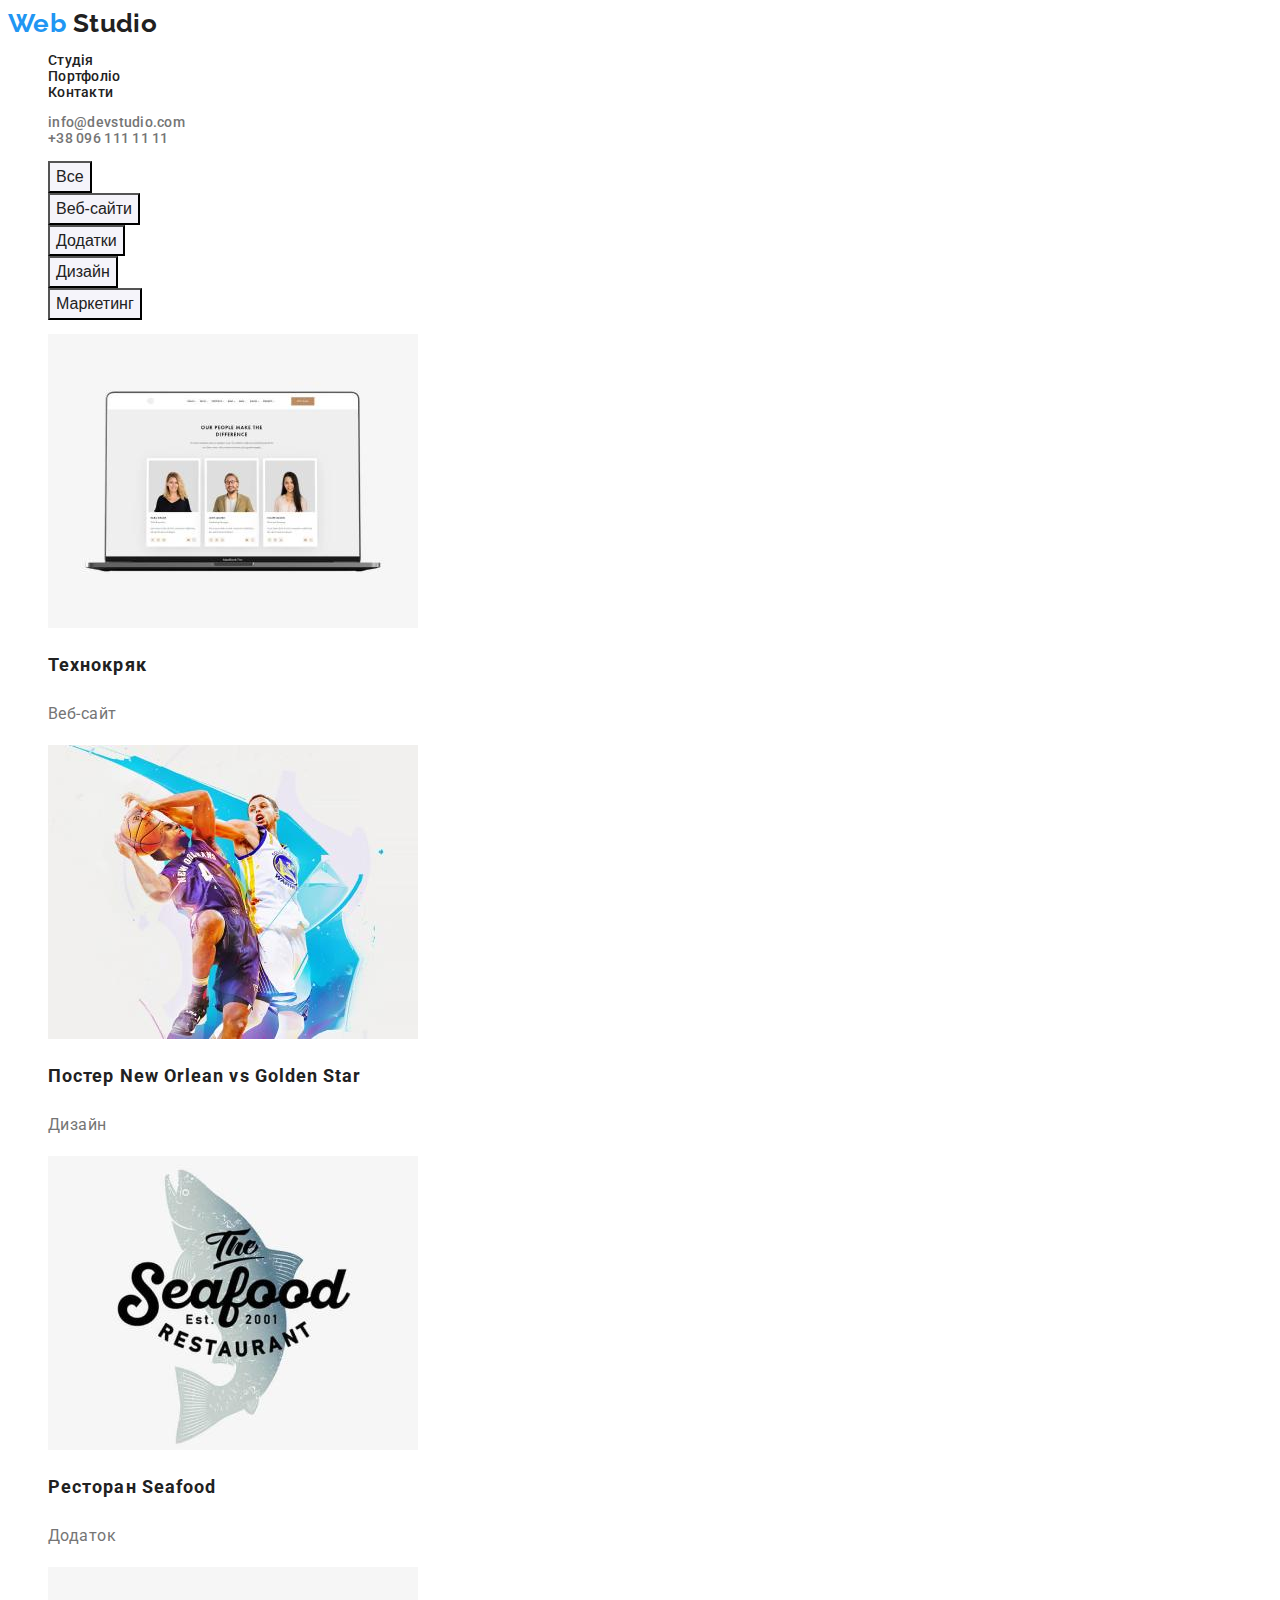
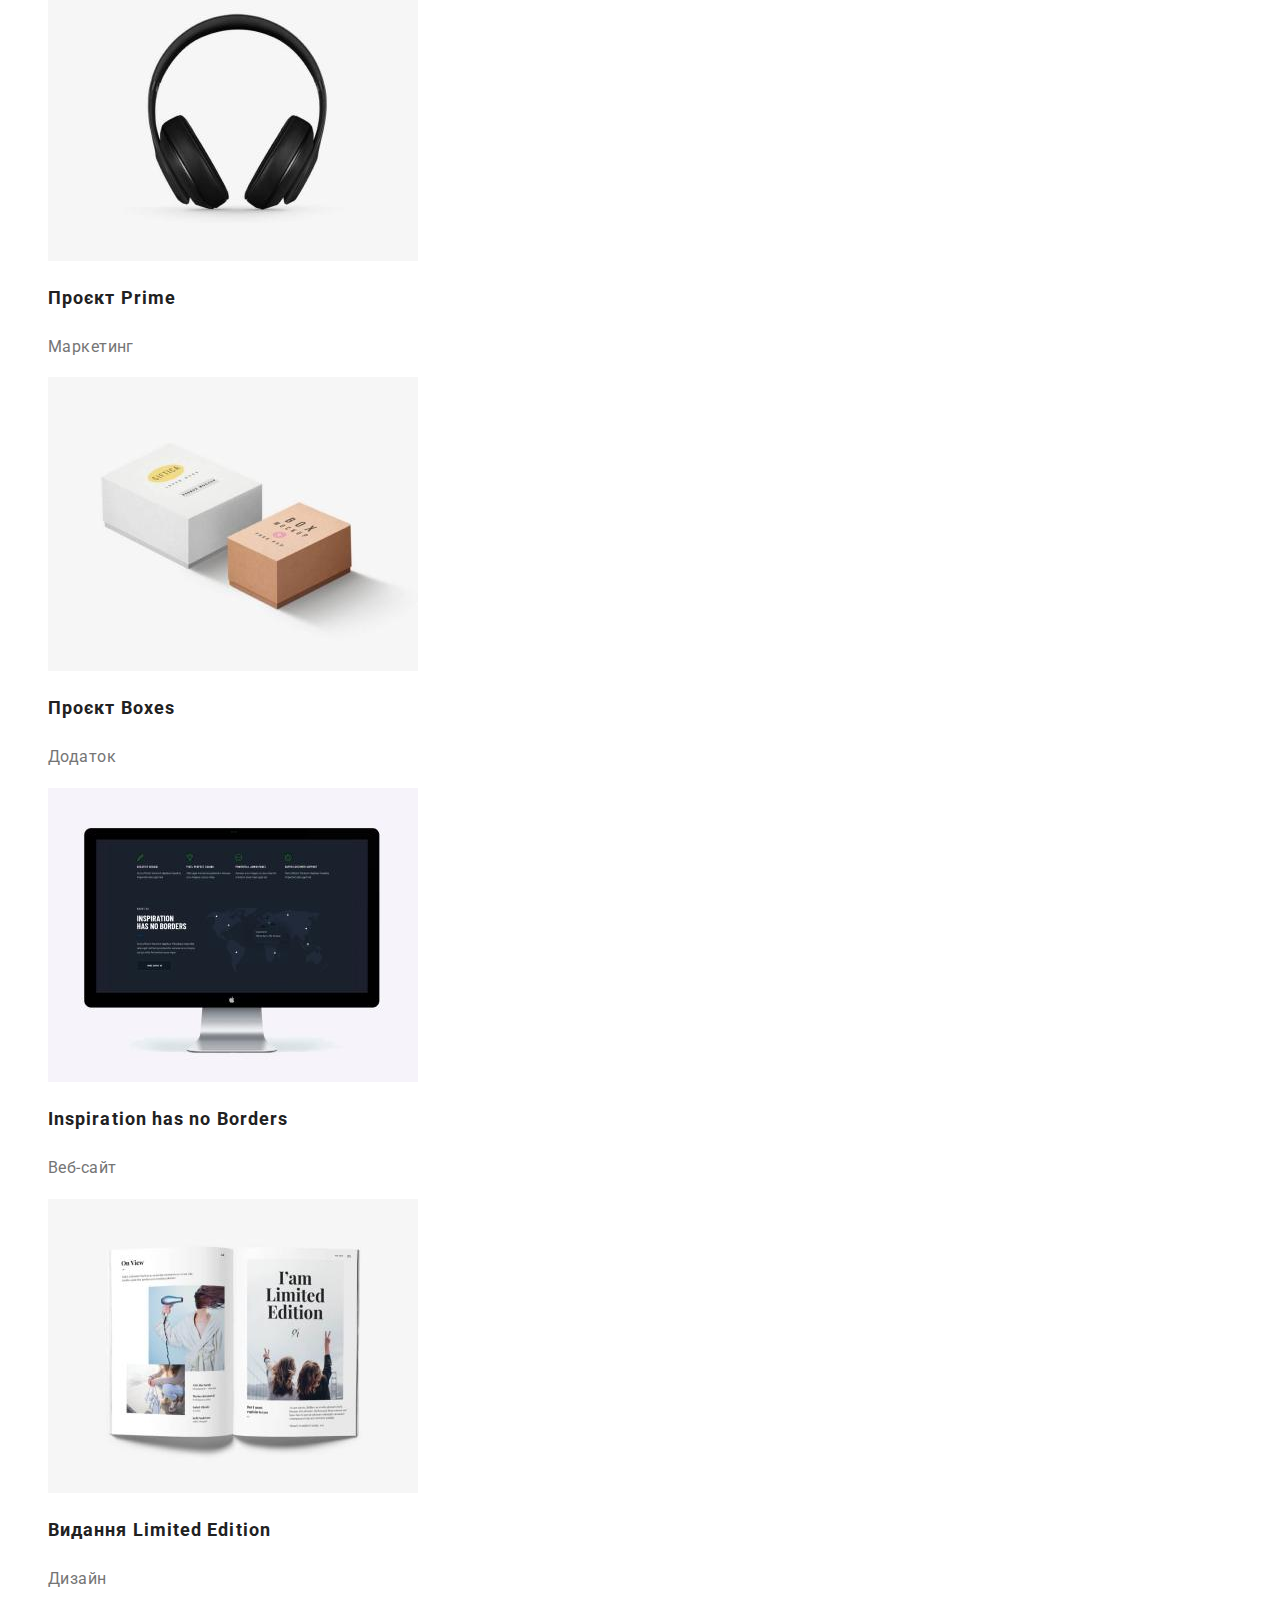
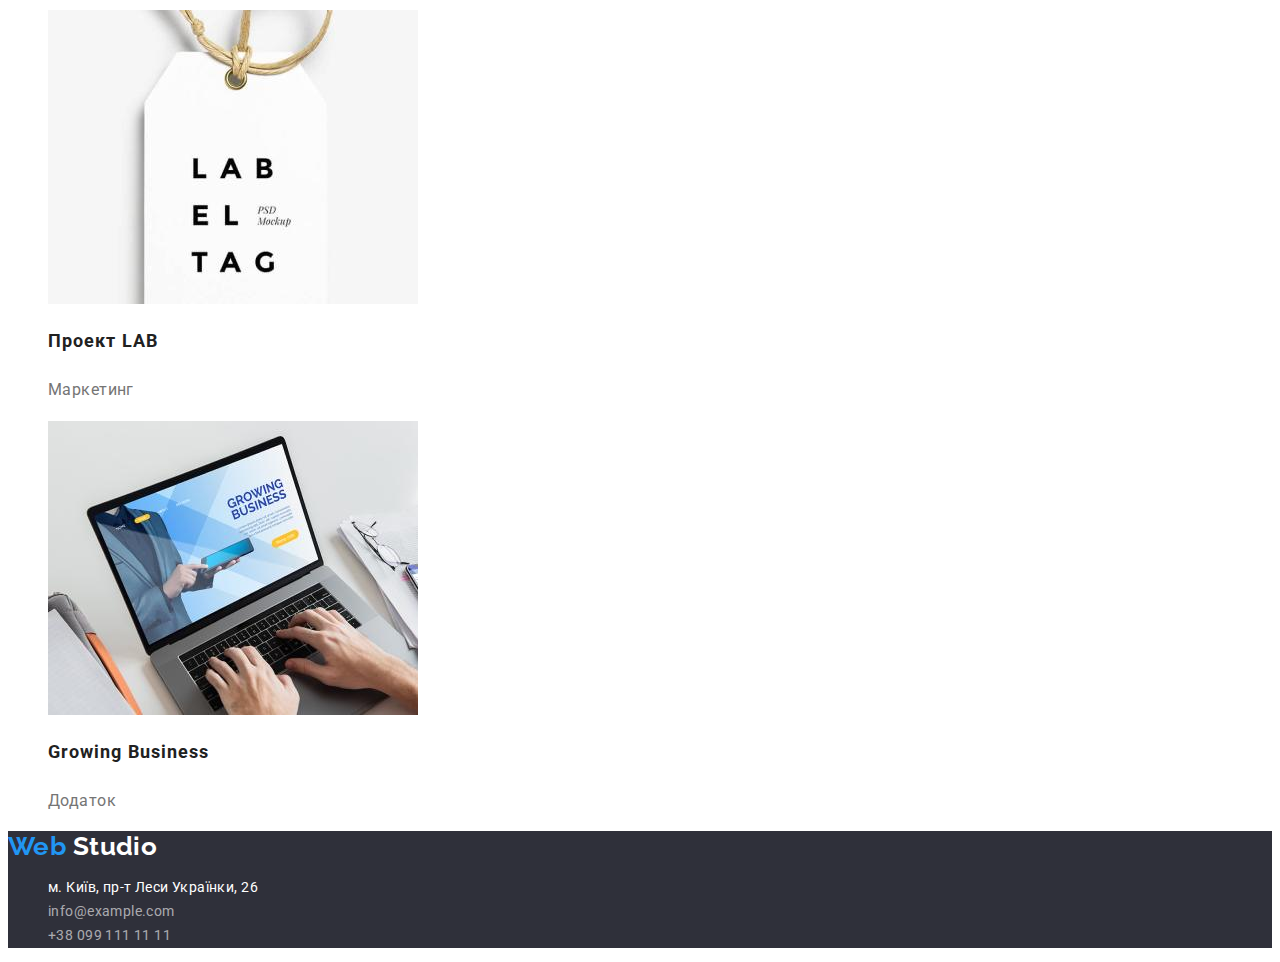
==== portfolio.html @ d4483774 "first_commit" ====
<!DOCTYPE html>
<html lang="uk">
  <head>
    <meta charset="UTF-8" />
    <meta http-equiv="X-UA-Compatible" content="IE=edge" />
    <meta name="viewport" content="width=device-width, initial-scale=1.0" />
    <title>Portfolio</title>
    <link rel="preconnect" href="https://fonts.googleapis.com" />
    <link rel="preconnect" href="https://fonts.gstatic.com" crossorigin />
    <link
      href="https://fonts.googleapis.com/css2?family=Raleway:wght@700&family=Roboto:wght@400;500;700;900&display=swap"
      rel="stylesheet"
    />
    <link rel="stylesheet" href="./styles/styles.css" />
  </head>
  <body>
    <header class="header">
      <nav class="header_nav">
        <a href="./index.html" class="header_logo link">
          <span class="header_logo_firstp">Web</span>
          Studio
        </a>
        <ul class="header_list list">
          <li class="header_item">
            <a href="./index.html" class="header_link link">Студія</a>
          </li>
          <li class="header_item">
            <a href="./portfolio.html" class="header_link link">Портфоліо</a>
          </li>
          <li class="header_item">
            <a href="#" class="header_link link">Контакти</a>
          </li>
        </ul>
      </nav>
      <ul class="header_contacts list">
        <li class="contacts_item">
          <a href="mailto:info@devstudio.com" class="contacts_link link">info@devstudio.com</a>
        </li>
        <li class="contacts_item">
          <a href="tel:+380961111111" class="contacts_link link">+38 096 111 11 11</a>
        </li>
      </ul>
    </header>
    <main>
      <section class="gallery">
        <h1 class="hidden_title">Фільтр та галерея робіт(прихований заголовок)</h1>
        <ul class="filter_list list">
          <li class="filter_item">
            <button type="button" class="filter_button">Все</button>
          </li>
          <li class="filter_item">
            <button type="button" class="filter_button">Веб-сайти</button>
          </li>
          <li class="filter_item">
            <button type="button" class="filter_button">Додатки</button>
          </li>
          <li class="filter_item">
            <button type="button" class="filter_button">Дизайн</button>
          </li>
          <li class="filter_item">
            <button type="button" class="filter_button">Маркетинг</button>
          </li>
        </ul>
        <ul class="gallery_list list">
          <li class="gallery_item">
            <a href="#" target="_blank" class="gallery_link link">
              <img
                src="./images/portfolio_img/techokriak.jpg"
                alt="Відкрита сторінка сайту Технокряк на ноутбуці"
                class="gallery_img"
                width="370px"
                height="294px"
              />
              <h2 class="gallery_title">Технокряк</h2>
              <p class="gallery_title_description">Веб-сайт</p>
            </a>
          </li>
          <li class="gallery_item">
            <a href="#" target="_blank" class="gallery_link link">
              <img
                src="./images/portfolio_img/poster.jpg"
                alt="Баскетболісти команд Нового Орлеану та Золотої Зірки в бородьбі за м'яч"
                class="gallery_img"
                width="370px"
                height="294px"
              />
              <h2 class="gallery_title">Постер New Orlean vs Golden Star</h2>
              <p class="gallery_title_description">Дизайн</p>
            </a>
          </li>
          <li class="gallery_item">
            <a href="#" target="_blank" class="gallery_link link">
              <img
                src="./images/portfolio_img/seefood.jpg"
                alt="Назва ресторану з картинкою форелі на задньому плані"
                class="gallery_img"
                width="370px"
                height="294px"
              />
              <h2 class="gallery_title">Ресторан Seafood</h2>
              <p class="gallery_title_description">Додаток</p>
            </a>
          </li>
          <li class="gallery_item">
            <a href="#" target="_blank" class="gallery_link link">
              <img
                src="./images/portfolio_img/prime.jpg"
                alt="Студійні навушники чорного кольору"
                class="gallery_img"
                width="370px"
                height="294px"
              />
              <h2 class="gallery_title">Проєкт Prime</h2>
              <p class="gallery_title_description">Маркетинг</p>
            </a>
          </li>
          <li class="gallery_item">
            <a href="#" target="_blank" class="gallery_link link">
              <img
                src="./images/portfolio_img/boxes.jpg"
                alt="Біла та коричнева коробки лежать поряд"
                class="gallery_img"
                width="370px"
                height="294px"
              />
              <h2 class="gallery_title">Проєкт Boxes</h2>
              <p class="gallery_title_description">Додаток</p>
            </a>
          </li>
          <li class="gallery_item">
            <a href="#" target="_blank" class="gallery_link link">
              <img
                src="./images/portfolio_img/no_borders.jpg"
                alt="Монітор з написом, натхнення не має кордонів"
                class="gallery_img"
                width="370px"
                height="294px"
              />
              <h2 class="gallery_title">Inspiration has no Borders</h2>
              <p class="gallery_title_description">Веб-сайт</p>
            </a>
          </li>
          <li class="gallery_item">
            <a href="#" target="_blank" class="gallery_link link">
              <img
                src="./images/portfolio_img/book.jpg"
                alt="Розгорнута книга з заголовком, Я обмежене видання"
                class="gallery_img"
                width="370px"
                height="294px"
              />
              <h2 class="gallery_title">Видання Limited Edition</h2>
              <p class="gallery_title_description">Дизайн</p>
            </a>
          </li>
          <li class="gallery_item">
            <a href="#" target="_blank" class="gallery_link link">
              <img
                src="./images/portfolio_img/lab_project.jpg"
                alt="Біла бірка на крафтовій мотузочці"
                class="gallery_img"
                width="370px"
                height="294px"
              />
              <h2 class="gallery_title">Проект LAB</h2>
              <p class="gallery_title_description">Маркетинг</p>
            </a>
          </li>
          <li class="gallery_item">
            <a href="#" target="_blank" class="gallery_link link">
              <img
                src="./images/portfolio_img/groing_business.jpg"
                alt="Відкритий ноутбук з написом, Зростаючий бізнес"
                class="gallery_img"
                width="370px"
                height="294px"
              />
              <h2 class="gallery_title">Growing Business</h2>
              <p class="gallery_title_description">Додаток</p>
            </a>
          </li>
        </ul>
      </section>
    </main>
    <footer class="footer">
      <a href="./index.html" class="footer_logo link">
        <span class="footer_logo_firstp">Web</span>
        Studio
      </a>
      <address class="address">
        <ul class="address_list list">
          <li class="address_item">
            <a
              href="https://goo.gl/maps/CPtrU1FHBa2aNyZL9"
              target="_blank"
              rel="noopener noreferrer nofollow"
              class="address_map link"
              >м. Київ, пр-т Леси Українки, 26</a
            >
          </li>
          <li class="address_item">
            <a href="mailto:info@example.com" class="address_link link">info@example.com</a>
          </li>
          <li class="address_item">
            <a href="tel:+380991111111" class="address_link link">+38 099 111 11 11</a>
          </li>
        </ul>
      </address>
    </footer>
  </body>
</html>
---- styles/styles.css ----
/* Основні кольори - 
Основний фон #FFFFFF
Фон #2F303A
Фон секцій/кнопок - другорядний  #F5F4FA
Акцент #2196F3
Другорядний фон #757575
Текст білий #FFFFFF;
Текст чорний #212121
Текст сірий #212121
Текст адреси rgba(255, 255, 255, 0.6); */
/* font-family: 'Raleway',
sans-serif;
font-family: 'Roboto',
sans-serif; */
* {
    box-sizing: border-box;
}
/* перемінні для основних кольорів */
:root {
    --primary-background-color: #FFFFFF;
    --second-primary-background: #2F303A;
    --background-section-color: #F5F4FA;
    --background-color: #757575;
    --accent-color: #2196F3;
    --primary-text-white: #FFFFFF;
    --primary-text-black: #212121;
    --second-text-gray: #757575;
    --second-text-gray-alfa-chenel: rgba(255, 255, 255, 0.6);
}
/* В body вносим найросповсюджені властивасті, змінюємо лише ті , які відрізняються від більшості */
body {
    font-size: 14px;
    font-family: 'Roboto',
    sans-serif;
    line-height: 1.14;
    letter-spacing: 0.03em;
    color: var(--second-text-gray);

    background-color: var(--primary-background-color);
}
/*  Прибираємо маркування у списків */
.link {
    text-decoration: none;
}
/* Прибираємо підкреслення у посилань */
.list {
    list-style-type: none;
}
/* Приховані заголовки */

.hidden_title {
    position: absolute;
    white-space: nowrap;
    width: 1px;
    height: 1px;
    overflow: hidden;
    border: 0;
    padding: 0;
    clip: rect(0 0 0 0);
    clip-path: inset(50%);
    margin: -1px;
}

/* Хедер для сторінок Студія та Прортфоліо */
/* Шапка */
/* Блок навігації */
/* Лого */
.header_logo {
    font-family:'Raleway',
        sans-serif;
    font-weight: 700;
    font-size: 26px;
    line-height: 1.19;
    color: var(--primary-text-black);
}
.header_logo_firstp {
    color: var(--accent-color);
}
/* Список навігації */
.header_link {
    font-weight: 500;
    line-height: 1.14;
    letter-spacing: 0.02em;
    color: var(--primary-text-black);
}
.header_link:hover, .header_link:focus {
    color: var(--accent-color);
}
/* Контакти в шапці */
.contacts_link {
    font-weight: 500;
    line-height: 1.14;
    letter-spacing: 0.02em;
    color: var(--second-text-gray);
}
.contacts_link:hover, .contacts_link:focus {
    color: var(--accent-color);
}
/* ___СТУДІЯ____ */
/* Блок герой */
.hero {
    background-color: var(--second-primary-background);
}
.hero_title {
    font-weight: 900;
    font-size: 44px;
    line-height: 1.36;
    text-align: center;
    letter-spacing: 0.06em;
    text-transform: uppercase;
    color: var(--primary-background-color);
}
.hero_button {
    font-weight: 700;
    font-size: 16px;
    line-height: 1.84;
    display: flex;
    align-items: center;
    text-align: center;
    letter-spacing: 0.06em;
    color: var(--primary-text-white);
    background-color: var(--accent-color);
    cursor: pointer;
}

/* Блок - Наші особливості */
.features_title {
    font-weight: 700;
    font-size: 14px;
    line-height: 1.14;
    letter-spacing: 0.03em;
    text-transform: uppercase;
    color: var(--primary-text-black);
}
.features_description {
    line-height: 1.71;
}
/* Блок справ */
/* Поєднані стилі для двух заголовків блоків case & team  */
.case_title, .team_first_title {
    font-weight: 700;
    font-size: 36px;
    line-height: 1.16;
    text-align: center;
    color: var(--primary-text-black);
}
/* Блок - наша команда */
.team {
    background-color: var(--background-section-color);
} 
.team_item {
    background-color: var(--primary-background-color);
}
.team_title {
    font-weight: 500;
    font-size: 16px;
    line-height: 1.18;
    text-align: center;
    color: var(--primary-text-black);
}
.team_position {
    font-size: 16px;
    line-height: 1.18;
    text-align: center;
}
/* Футер для сторінок Студія та Прортфоліо */
/* footer - Підвал веб-сайту */
.footer {
    background-color: var(--second-primary-background);
}
/* Лого */
.footer_logo {
    font-family:'Raleway',
        sans-serif;
    font-weight: 700;
    font-size: 26px;
    line-height: 1.19;
    color: var(--primary-text-white);
}
.footer_logo_firstp {
    color: var(--accent-color);
}
/* Адреса */
.address_map {
    font-style: normal;
    line-height: 1.71;
    color: var(--primary-text-white);
}
.address_link {
    font-style: normal;
    line-height: 1.71;
    color: var(--second-text-gray-alfa-chenel);
}
.address_map:hover, .address_map:focus, .address_link:hover, .address_link:focus {
    color: var(--accent-color);
}
/* ____ПОРТФОЛІО____ */
/* Блок фільтер */
.filter_button {
    font-weight: 500;
    font-size: 16px;
    line-height: 1.62;
    text-align: center;
    color: var(--primary-text-black);
    background-color: var(--background-section-color);
}
.filter_button:hover, .filter_button:focus, .filter_button:active {
    color: var(--primary-text-white);
    background-color: var(--accent-color);
    cursor: pointer;
}
/* Блок галереї */
.gallery_title {
    font-weight: 700;
    font-size: 18px;
    line-height: 2;
    letter-spacing: 0.06em;
    color: var(--primary-text-black);
}
.gallery_title_description {
    font-size: 16px;
    line-height: 1.87;
    color: var(--second-text-gray);
}
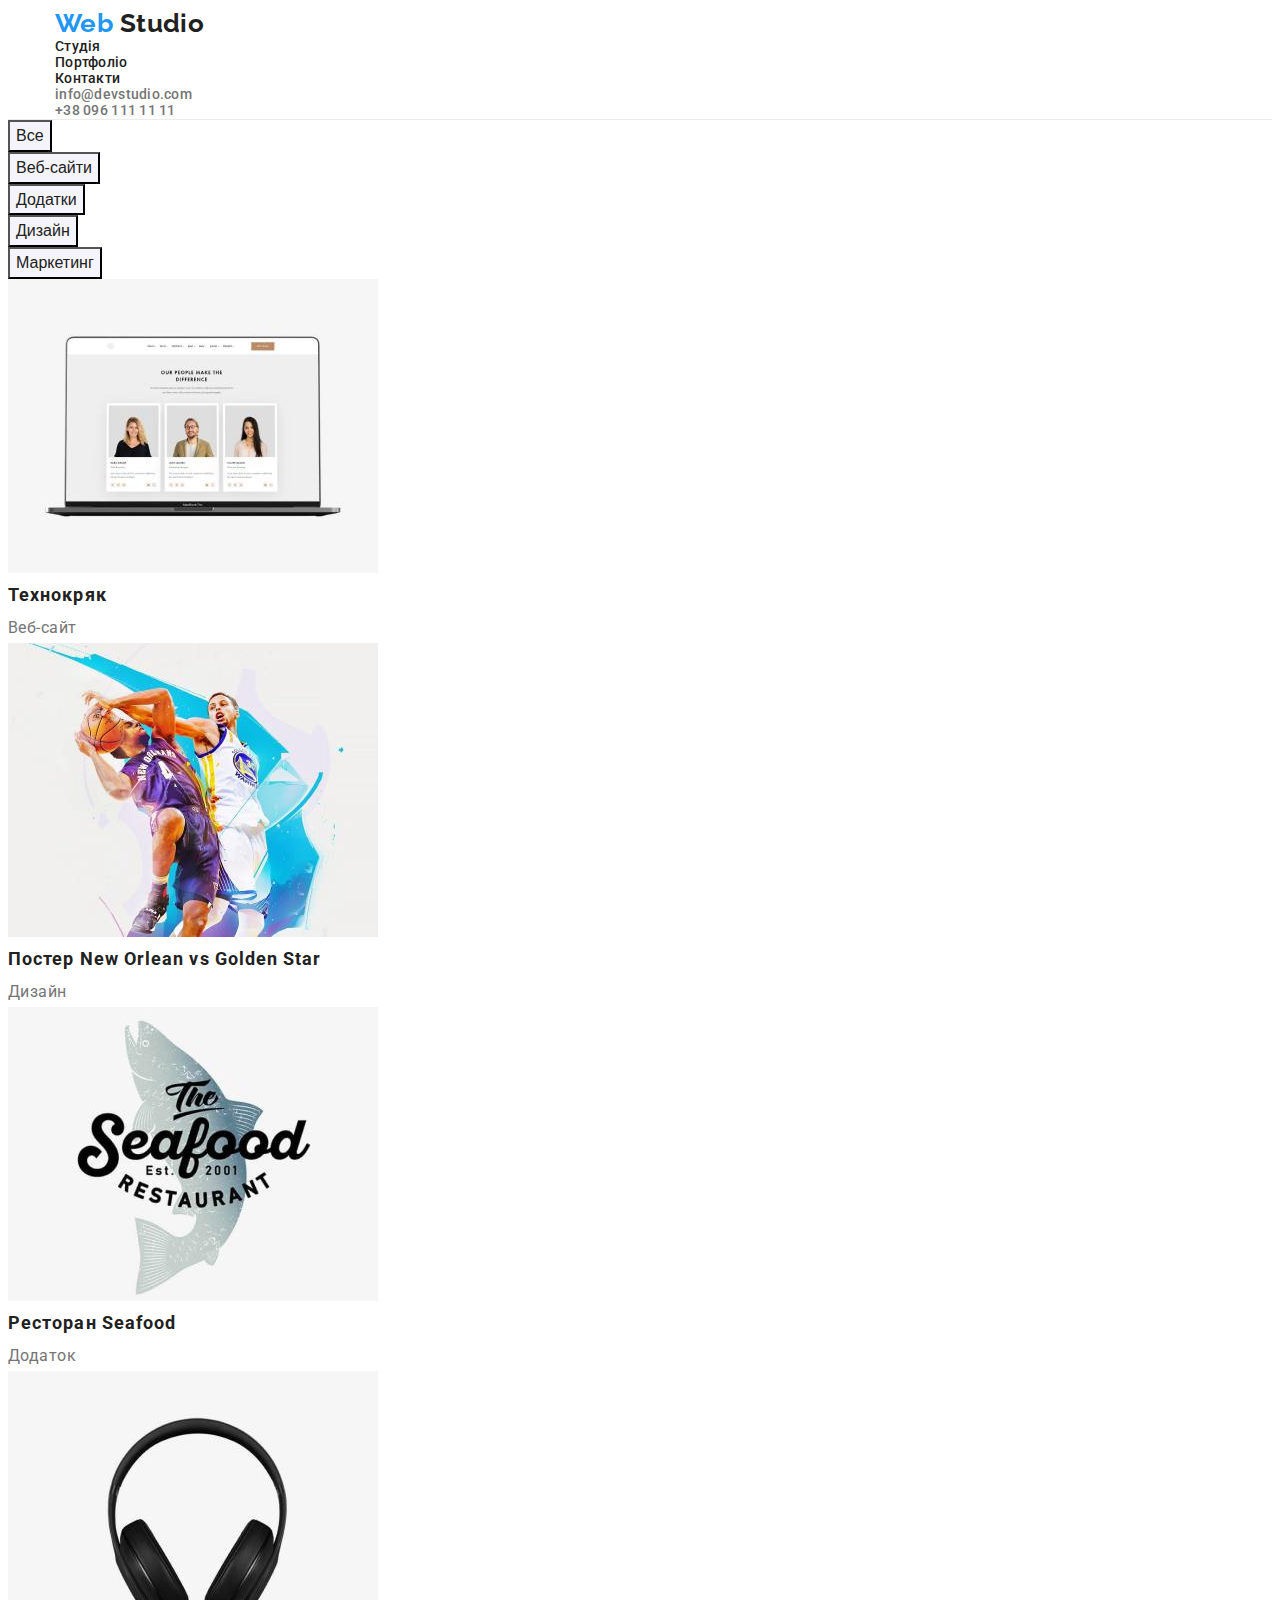
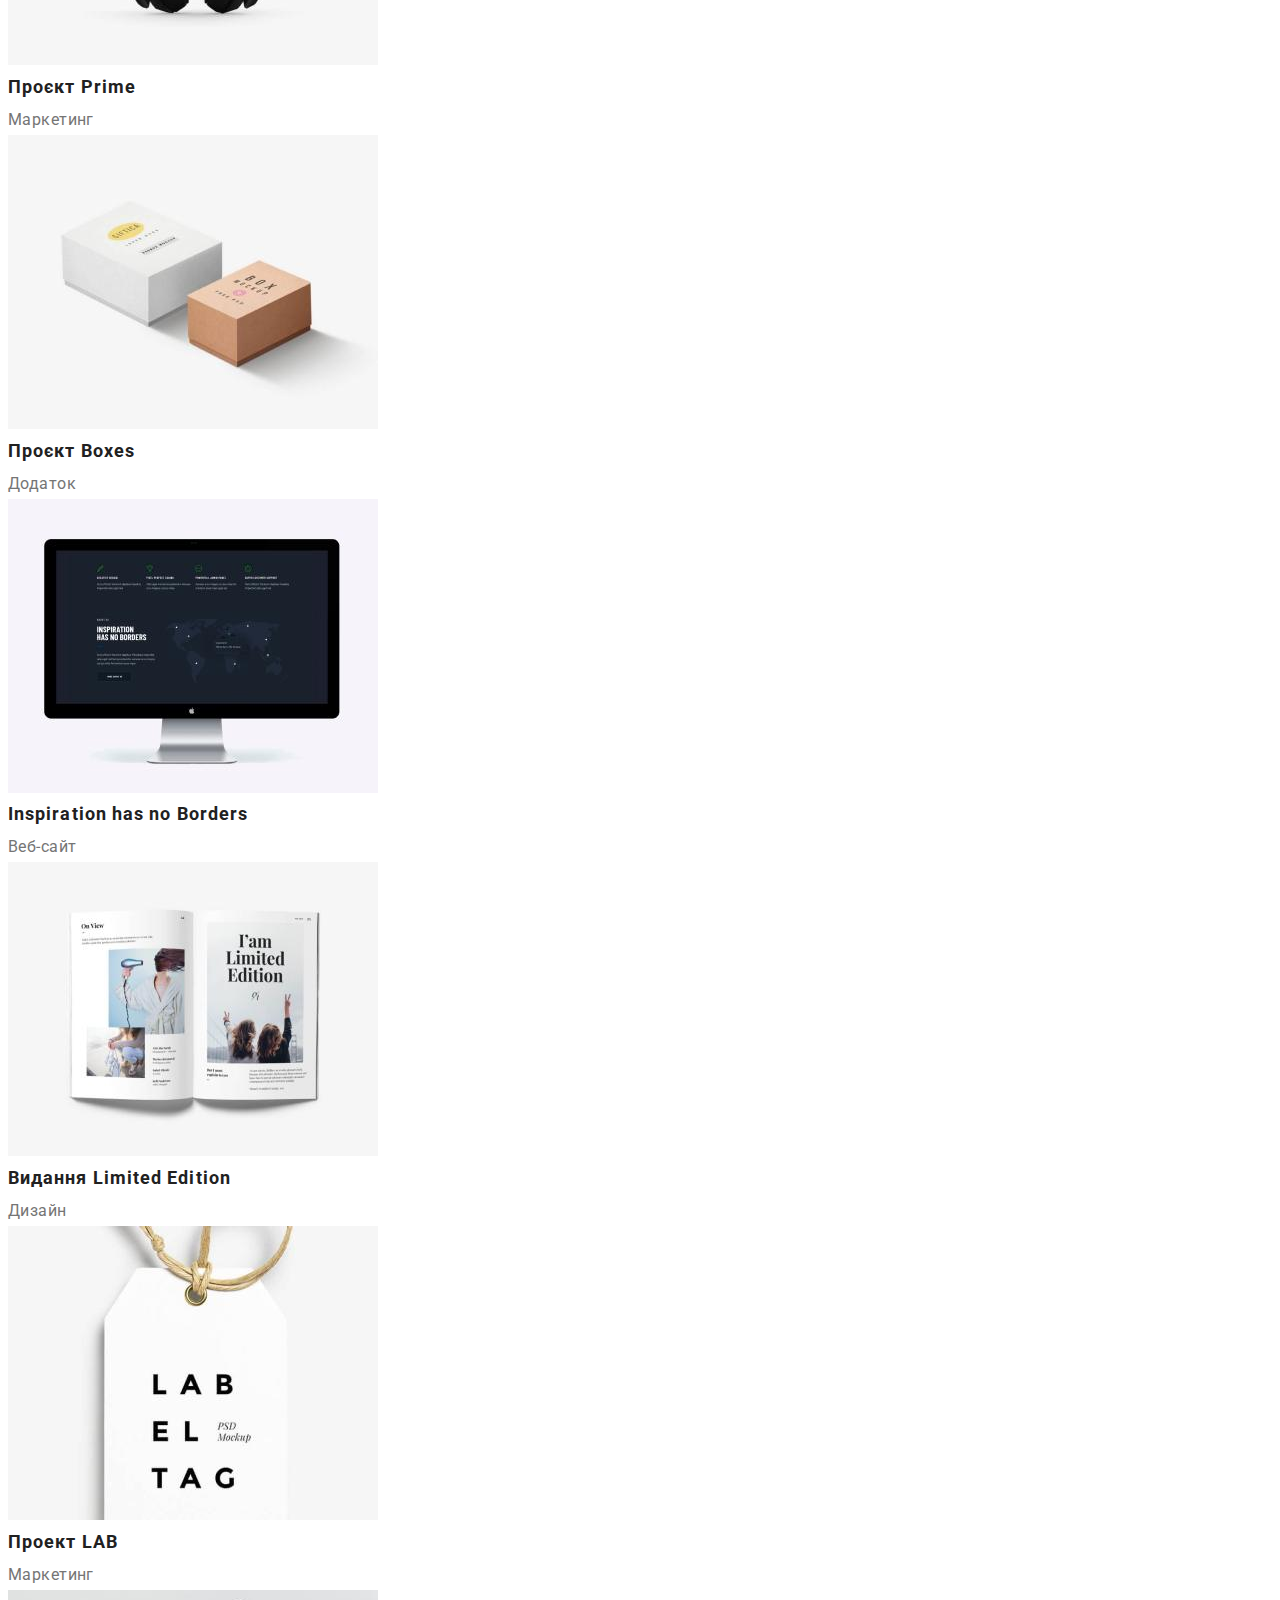
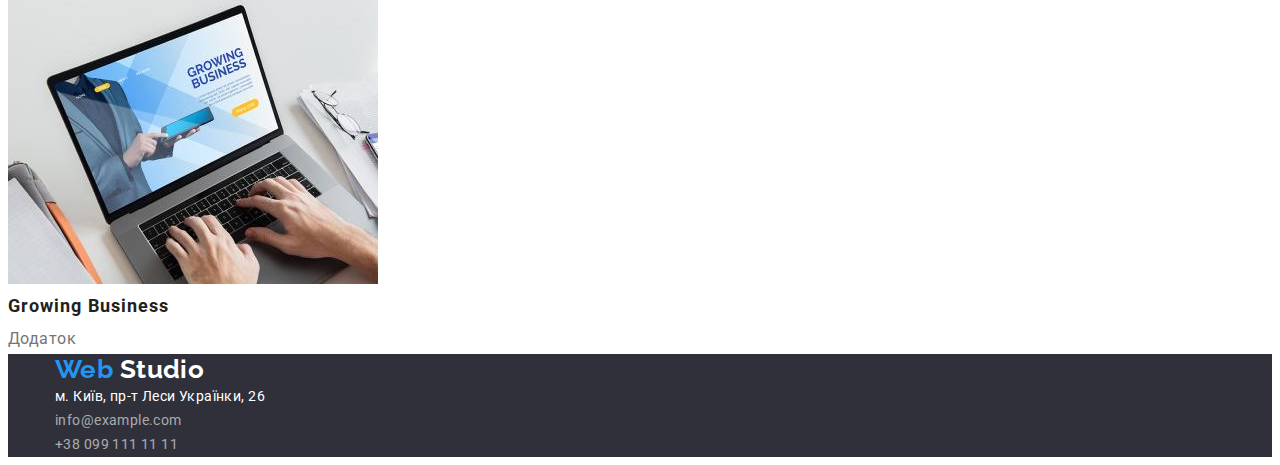
==== commit cc5fc5ce: "day_one" ====
--- a/portfolio.html
+++ b/portfolio.html
@@ -11,35 +11,44 @@
       href="https://fonts.googleapis.com/css2?family=Raleway:wght@700&family=Roboto:wght@400;500;700;900&display=swap"
       rel="stylesheet"
     />
+    <link
+      rel="stylesheet"
+      href="https://cdnjs.cloudflare.com/ajax/libs/modern-normalize/1.1.0/modern-normalize.min.css"
+      integrity="sha512-wpPYUAdjBVSE4KJnH1VR1HeZfpl1ub8YT/NKx4PuQ5NmX2tKuGu6U/JRp5y+Y8XG2tV+wKQpNHVUX03MfMFn9Q=="
+      crossorigin="anonymous"
+      referrerpolicy="no-referrer"
+    />
     <link rel="stylesheet" href="./styles/styles.css" />
   </head>
   <body>
     <header class="header">
-      <nav class="header_nav">
-        <a href="./index.html" class="header_logo link">
-          <span class="header_logo_firstp">Web</span>
-          Studio
-        </a>
-        <ul class="header_list list">
-          <li class="header_item">
-            <a href="./index.html" class="header_link link">Студія</a>
-          </li>
-          <li class="header_item">
-            <a href="./portfolio.html" class="header_link link">Портфоліо</a>
-          </li>
-          <li class="header_item">
-            <a href="#" class="header_link link">Контакти</a>
+      <div class="container">
+        <nav class="header_nav">
+          <a href="./index.html" class="header_logo link">
+            <span class="header_logo_firstp">Web</span>
+            Studio
+          </a>
+          <ul class="header_list list">
+            <li class="header_item">
+              <a href="./index.html" class="header_link link">Студія</a>
+            </li>
+            <li class="header_item">
+              <a href="./portfolio.html" class="header_link link">Портфоліо</a>
+            </li>
+            <li class="header_item">
+              <a href="#" class="header_link link">Контакти</a>
+            </li>
+          </ul>
+        </nav>
+        <ul class="header_contacts list">
+          <li class="contacts_item">
+            <a href="mailto:info@devstudio.com" class="contacts_link link">info@devstudio.com</a>
+          </li>
+          <li class="contacts_item">
+            <a href="tel:+380961111111" class="contacts_link link">+38 096 111 11 11</a>
           </li>
         </ul>
-      </nav>
-      <ul class="header_contacts list">
-        <li class="contacts_item">
-          <a href="mailto:info@devstudio.com" class="contacts_link link">info@devstudio.com</a>
-        </li>
-        <li class="contacts_item">
-          <a href="tel:+380961111111" class="contacts_link link">+38 096 111 11 11</a>
-        </li>
-      </ul>
+      </div>
     </header>
     <main>
       <section class="gallery">
@@ -183,29 +192,31 @@
       </section>
     </main>
     <footer class="footer">
-      <a href="./index.html" class="footer_logo link">
-        <span class="footer_logo_firstp">Web</span>
-        Studio
-      </a>
-      <address class="address">
-        <ul class="address_list list">
-          <li class="address_item">
-            <a
-              href="https://goo.gl/maps/CPtrU1FHBa2aNyZL9"
-              target="_blank"
-              rel="noopener noreferrer nofollow"
-              class="address_map link"
-              >м. Київ, пр-т Леси Українки, 26</a
-            >
-          </li>
-          <li class="address_item">
-            <a href="mailto:info@example.com" class="address_link link">info@example.com</a>
-          </li>
-          <li class="address_item">
-            <a href="tel:+380991111111" class="address_link link">+38 099 111 11 11</a>
-          </li>
-        </ul>
-      </address>
+      <div class="container">
+        <a href="./index.html" class="footer_logo link">
+          <span class="footer_logo_firstp">Web</span>
+          Studio
+        </a>
+        <address class="address">
+          <ul class="address_list list">
+            <li class="address_item">
+              <a
+                href="https://goo.gl/maps/CPtrU1FHBa2aNyZL9"
+                target="_blank"
+                rel="noopener noreferrer nofollow"
+                class="address_map link"
+                >м. Київ, пр-т Леси Українки, 26</a
+              >
+            </li>
+            <li class="address_item">
+              <a href="mailto:info@example.com" class="address_link link">info@example.com</a>
+            </li>
+            <li class="address_item">
+              <a href="tel:+380991111111" class="address_link link">+38 099 111 11 11</a>
+            </li>
+          </ul>
+        </address>
+      </div>
     </footer>
   </body>
 </html>
--- a/styles/styles.css
+++ b/styles/styles.css
@@ -12,8 +12,16 @@
 sans-serif;
 font-family: 'Roboto',
 sans-serif; */
-* {
+html {
     box-sizing: border-box;
+}
+*, *::after, *::before {
+    box-sizing: border-box;
+}
+h1, h2, h3, h4, ul, p {
+    margin-bottom: 0;
+    margin-top: 0;
+    padding: 0;
 }
 /* перемінні для основних кольорів */
 :root {
@@ -27,6 +35,16 @@
     --second-text-gray: #757575;
     --second-text-gray-alfa-chenel: rgba(255, 255, 255, 0.6);
 }
+/* container - ширина контенту відповідає макету 1200рх + треба врахувати гаттери 30рх (по 15 з кожного боку), в данному випадку треба відняти від зазначеного розміру */
+.container {
+    width: 1200px;
+    padding: 0 15px;
+    margin-left: auto;
+    margin-right: auto;
+}
+.section {
+    padding: 94px 0;
+}
 /* В body вносим найросповсюджені властивасті, змінюємо лише ті , які відрізняються від більшості */
 body {
     font-size: 14px;
@@ -36,7 +54,7 @@
     letter-spacing: 0.03em;
     color: var(--second-text-gray);
 
-    background-color: var(--primary-background-color);
+    background-color: var(--primary-background-color);   
 }
 /*  Прибираємо маркування у списків */
 .link {
@@ -46,8 +64,11 @@
 .list {
     list-style-type: none;
 }
+/* Шапка сайту */
+/* .header {
+    border-bottom: 1px solid #ECECEC;
+} */
 /* Приховані заголовки */
-
 .hidden_title {
     position: absolute;
     white-space: nowrap;
@@ -65,6 +86,10 @@
 /* Шапка */
 /* Блок навігації */
 /* Лого */
+.header {
+    border-bottom: 1px solid #ECECEC;
+    width: 100%;
+}
 .header_logo {
     font-family:'Raleway',
         sans-serif;
@@ -100,6 +125,7 @@
 /* Блок герой */
 .hero {
     background-color: var(--second-primary-background);
+    min-height: 600px;
 }
 .hero_title {
     font-weight: 900;
@@ -109,8 +135,23 @@
     letter-spacing: 0.06em;
     text-transform: uppercase;
     color: var(--primary-background-color);
+    width: 700px;
+
+    padding-top: 200px;
+    margin-bottom: 30px;
+
+    margin-left: auto;
+    margin-right: auto;
 }
 .hero_button {
+    min-width: 215px;
+    border-radius: 4px;
+    border: transparent;
+    padding: 10px 32px;
+    box-shadow: 0px 4px 4px rgba(0, 0, 0, 0.15);
+    margin-left: auto;
+    margin-right: auto;
+
     font-weight: 700;
     font-size: 16px;
     line-height: 1.84;
@@ -119,10 +160,10 @@
     text-align: center;
     letter-spacing: 0.06em;
     color: var(--primary-text-white);
+
     background-color: var(--accent-color);
     cursor: pointer;
 }
-
 /* Блок - Наші особливості */
 .features_title {
     font-weight: 700;
@@ -131,6 +172,8 @@
     letter-spacing: 0.03em;
     text-transform: uppercase;
     color: var(--primary-text-black);
+
+    margin-bottom: 10px;
 }
 .features_description {
     line-height: 1.71;
@@ -145,6 +188,9 @@
     color: var(--primary-text-black);
 }
 /* Блок - наша команда */
+.team_first_title {
+    margin-bottom: 50px;
+}
 .team {
     background-color: var(--background-section-color);
 } 
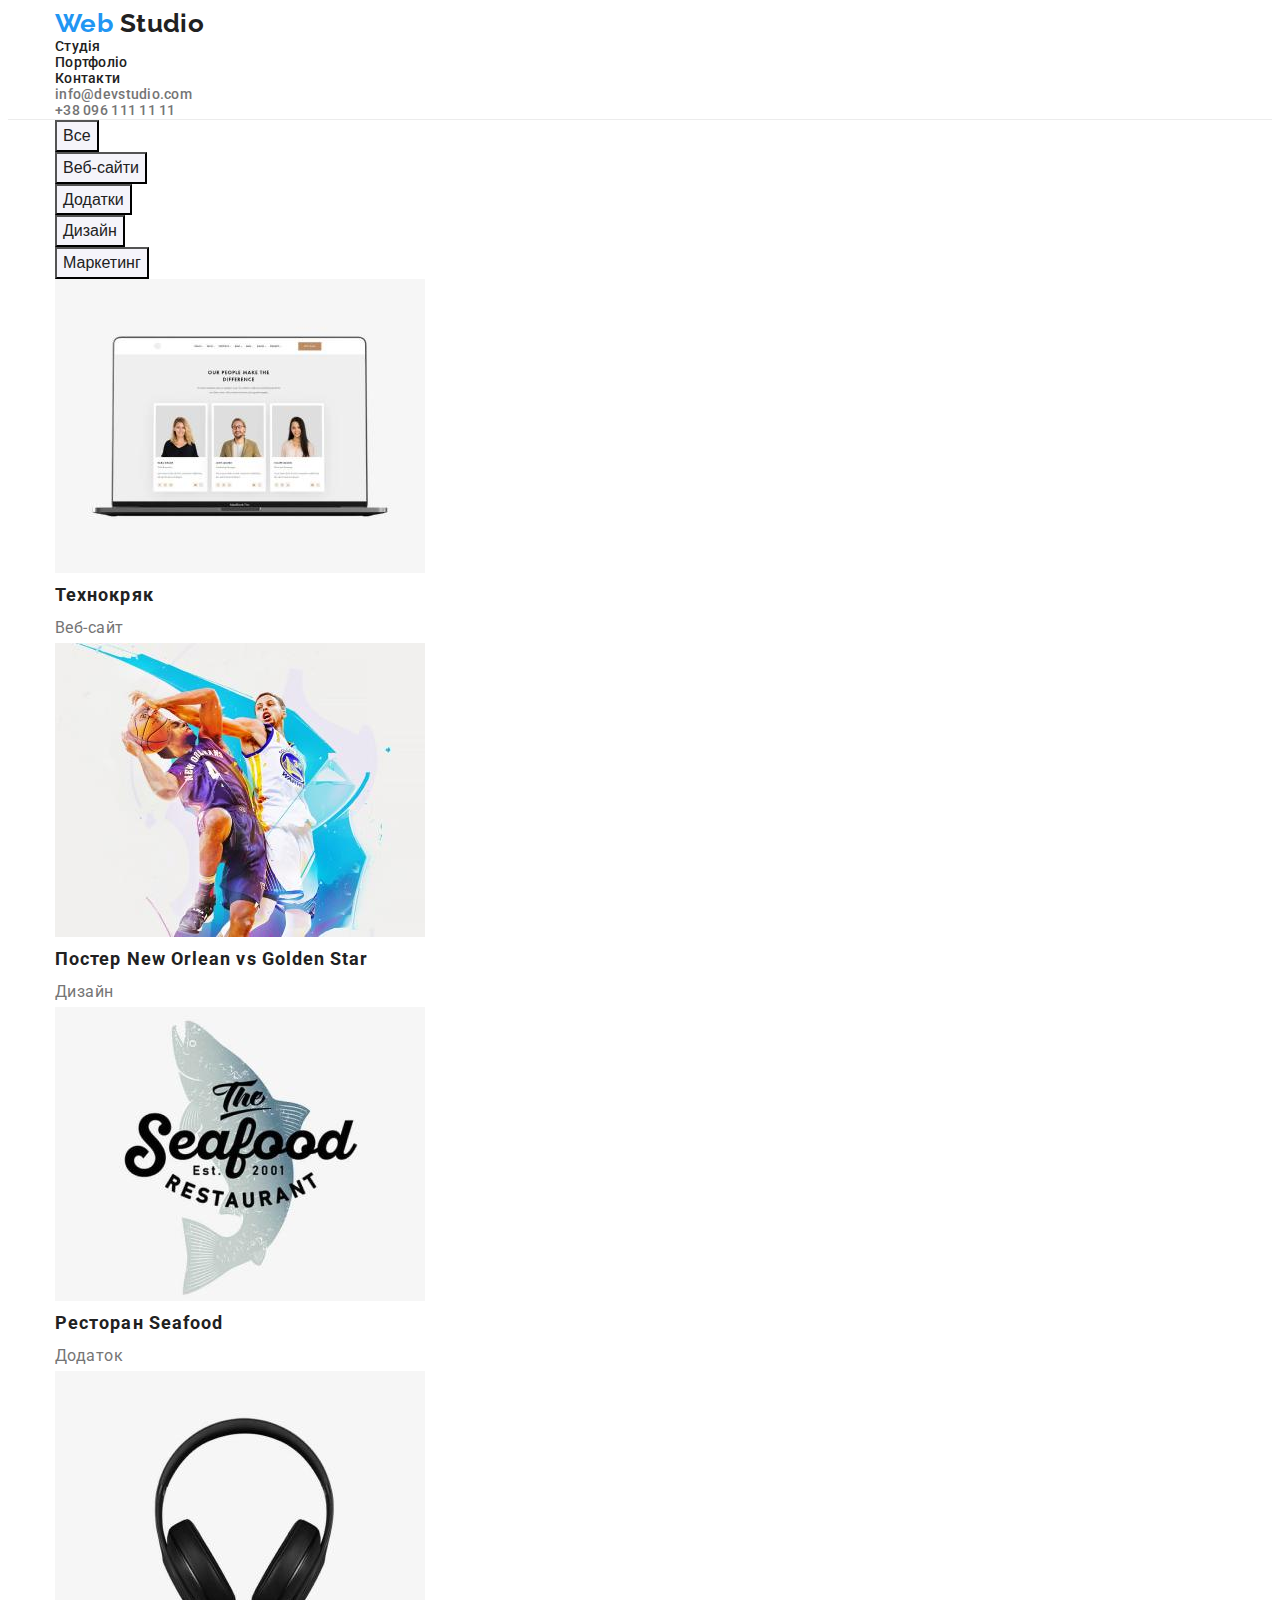
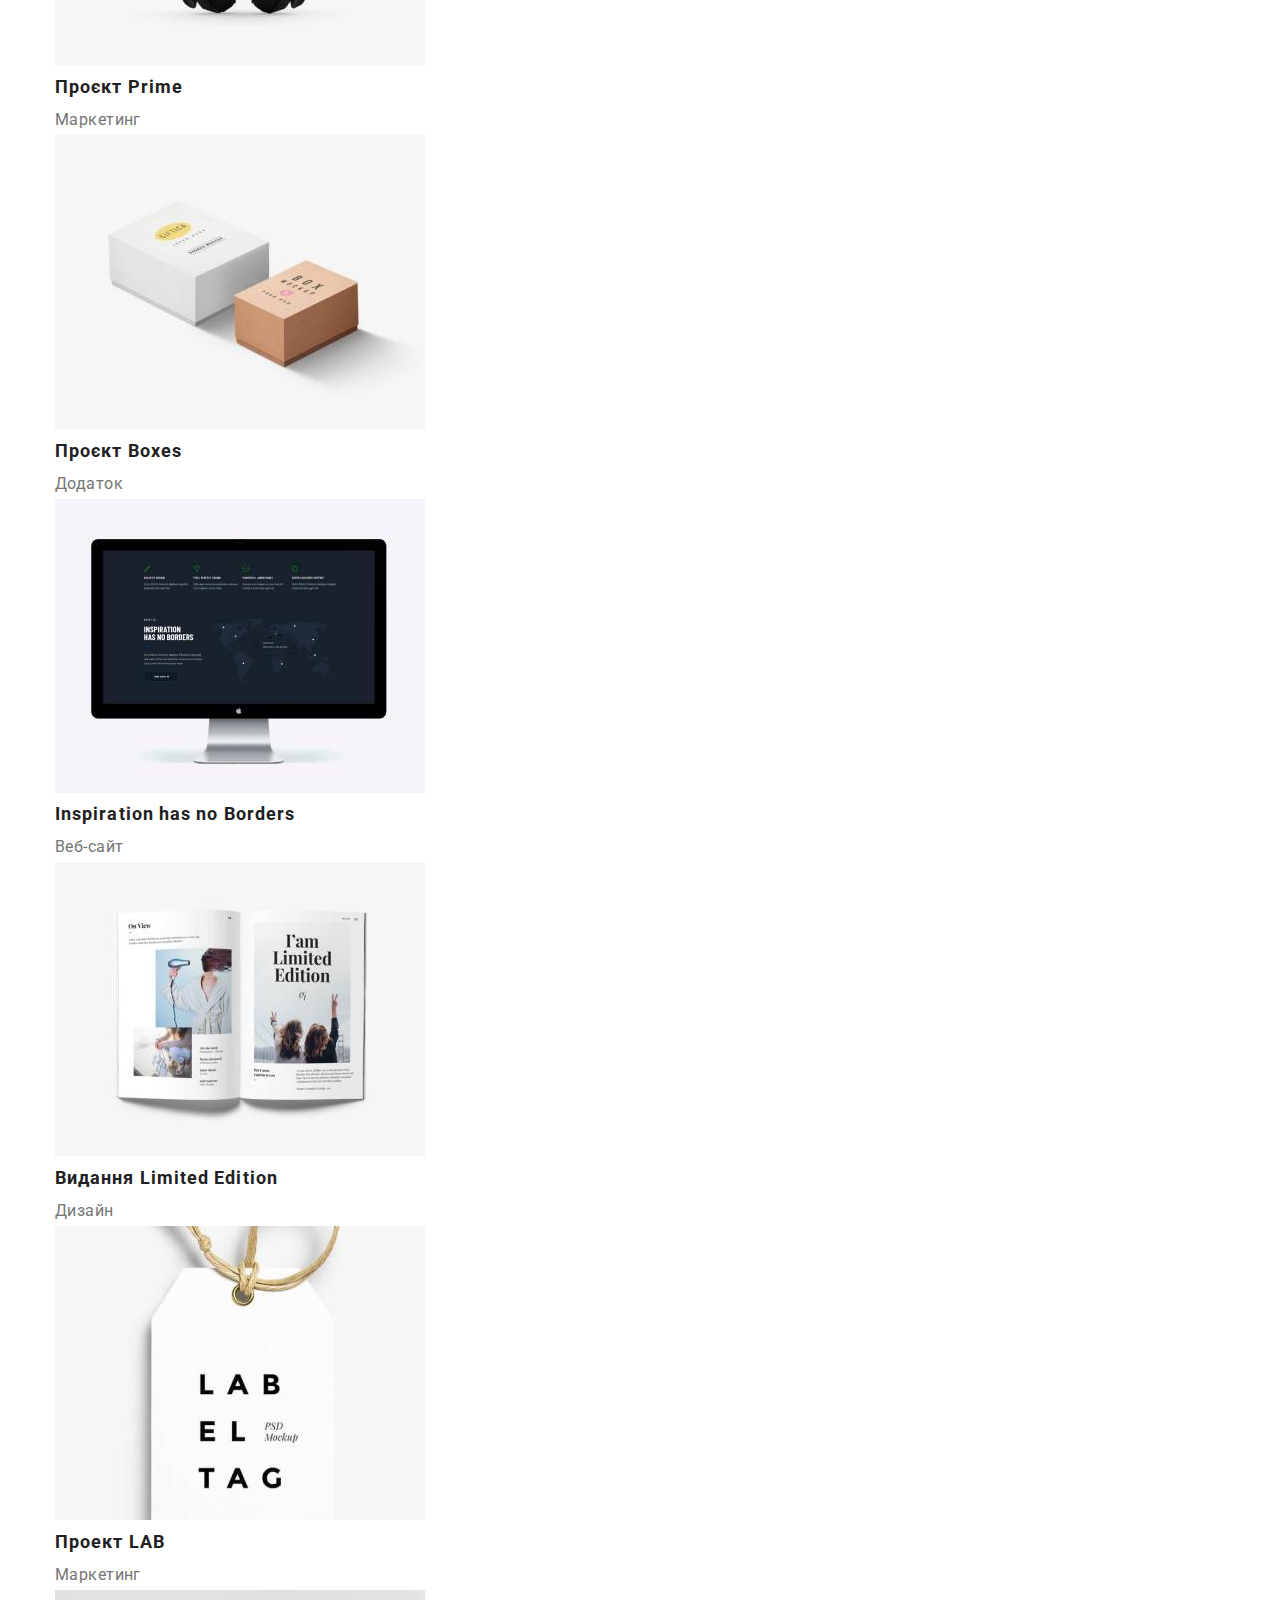
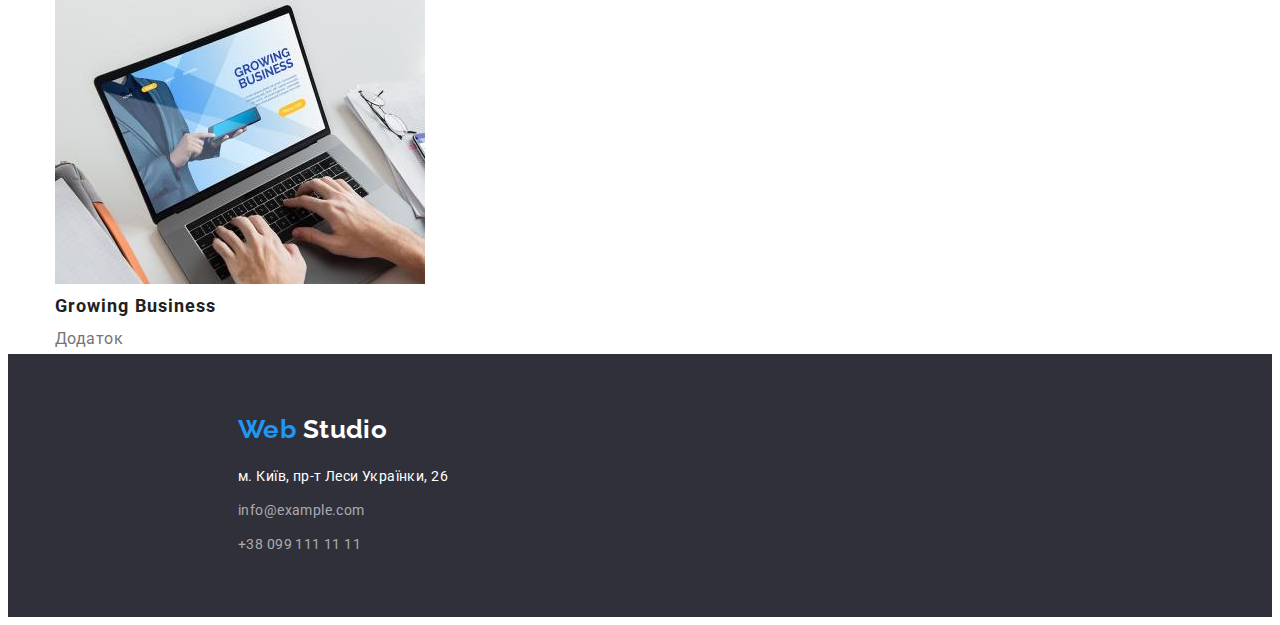
==== commit 5d89619b: "commit" ====
--- a/portfolio.html
+++ b/portfolio.html
@@ -51,7 +51,7 @@
       </div>
     </header>
     <main>
-      <section class="gallery">
+      <section class="gallery container">
         <h1 class="hidden_title">Фільтр та галерея робіт(прихований заголовок)</h1>
         <ul class="filter_list list">
           <li class="filter_item">
--- a/styles/styles.css
+++ b/styles/styles.css
@@ -213,6 +213,7 @@
 /* footer - Підвал веб-сайту */
 .footer {
     background-color: var(--second-primary-background);
+    padding: 60px 0 60px 215px;
 }
 /* Лого */
 .footer_logo {
@@ -222,11 +223,15 @@
     font-size: 26px;
     line-height: 1.19;
     color: var(--primary-text-white);
+
+    display: inline-block;
+    margin-bottom: 20px;
 }
 .footer_logo_firstp {
     color: var(--accent-color);
 }
 /* Адреса */
+
 .address_map {
     font-style: normal;
     line-height: 1.71;
@@ -237,6 +242,13 @@
     line-height: 1.71;
     color: var(--second-text-gray-alfa-chenel);
 }
+.address_item {
+    margin-bottom: 10px;
+}
+.address_item:last-child {
+    margin-bottom: 0;
+}
+
 .address_map:hover, .address_map:focus, .address_link:hover, .address_link:focus {
     color: var(--accent-color);
 }
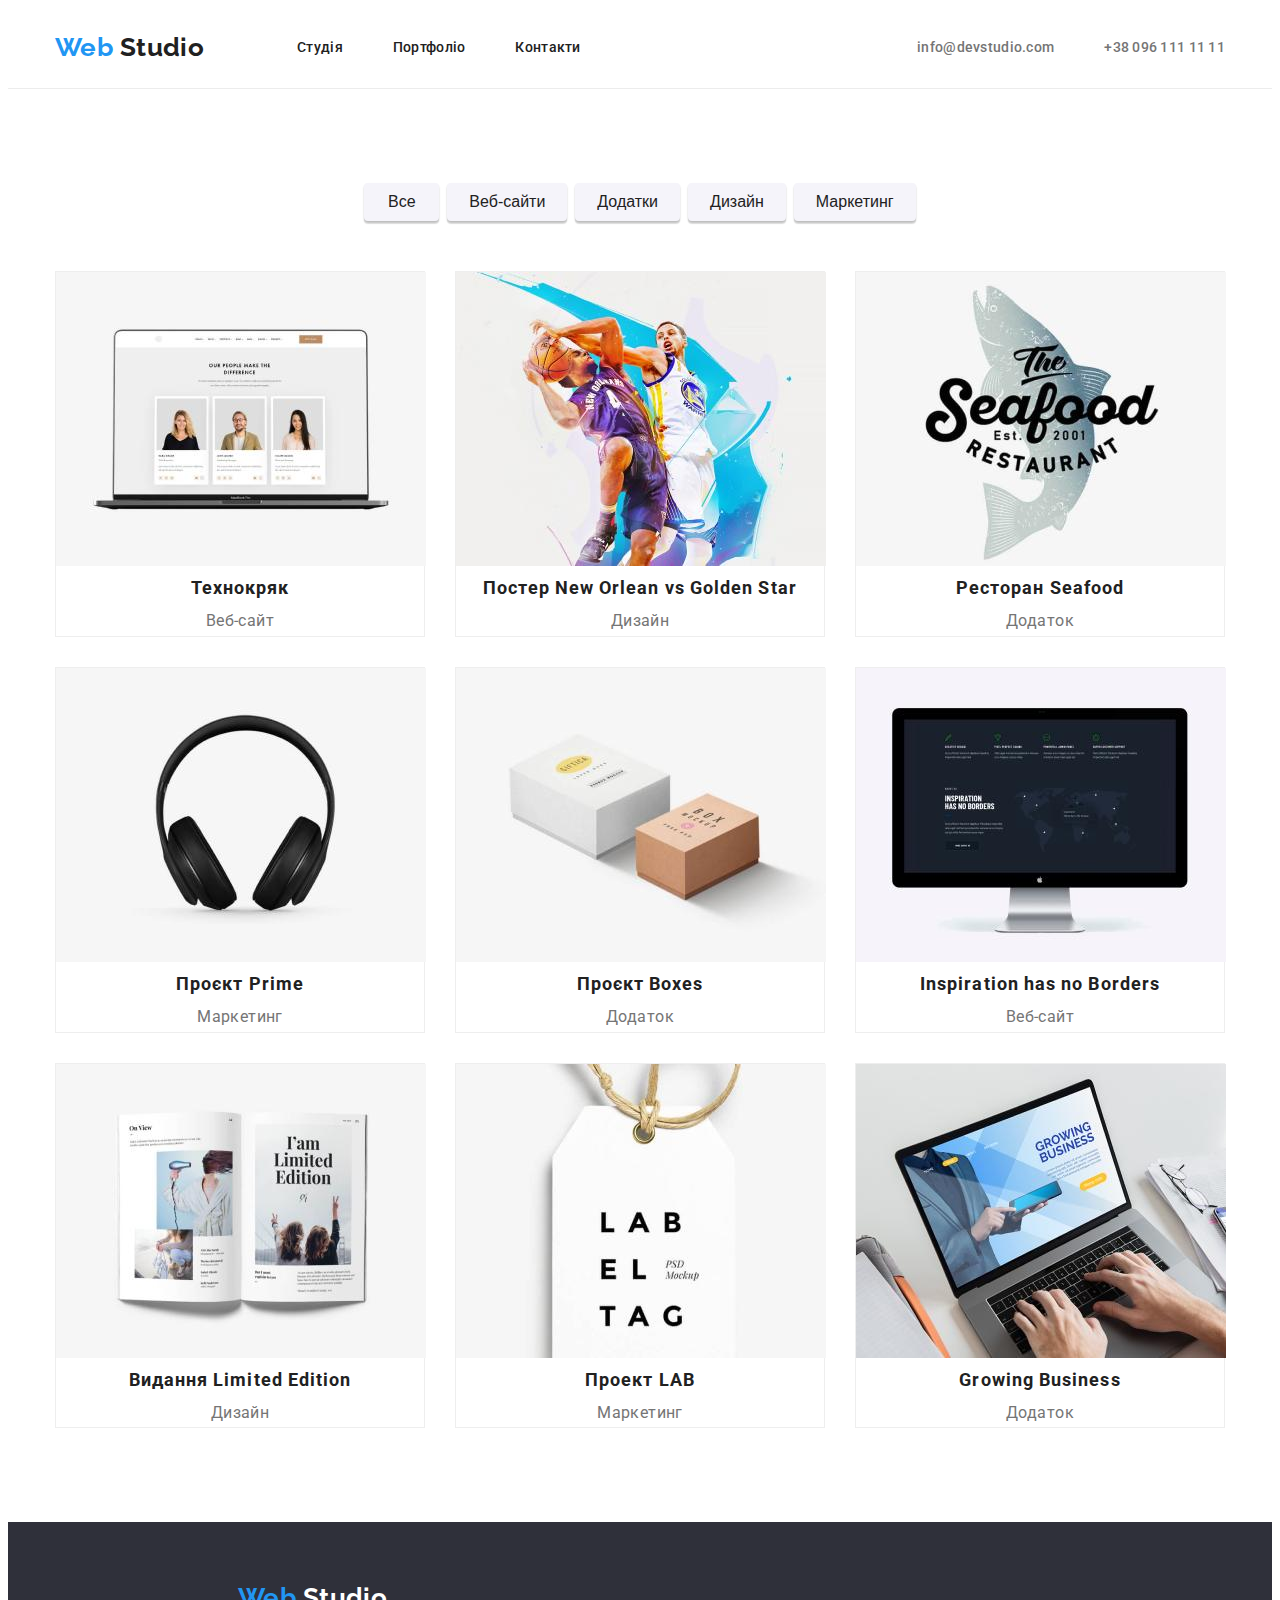
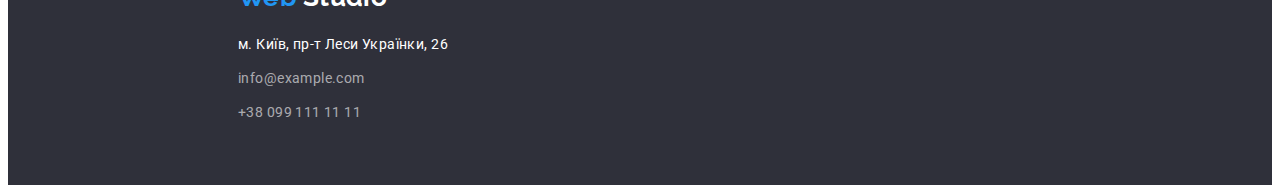
==== commit 0740fae6: "day_two" ====
--- a/portfolio.html
+++ b/portfolio.html
@@ -22,7 +22,7 @@
   </head>
   <body>
     <header class="header">
-      <div class="container">
+      <div class="container container_nav">
         <nav class="header_nav">
           <a href="./index.html" class="header_logo link">
             <span class="header_logo_firstp">Web</span>
@@ -51,9 +51,9 @@
       </div>
     </header>
     <main>
-      <section class="gallery container">
+      <section class="gallery container section">
         <h1 class="hidden_title">Фільтр та галерея робіт(прихований заголовок)</h1>
-        <ul class="filter_list list">
+        <ul class="filter_list list container">
           <li class="filter_item">
             <button type="button" class="filter_button">Все</button>
           </li>
@@ -70,7 +70,7 @@
             <button type="button" class="filter_button">Маркетинг</button>
           </li>
         </ul>
-        <ul class="gallery_list list">
+        <ul class="gallery_list list container">
           <li class="gallery_item">
             <a href="#" target="_blank" class="gallery_link link">
               <img
--- a/styles/styles.css
+++ b/styles/styles.css
@@ -34,6 +34,8 @@
     --primary-text-black: #212121;
     --second-text-gray: #757575;
     --second-text-gray-alfa-chenel: rgba(255, 255, 255, 0.6);
+    --border-color: #EEEEEE;
+    --border-bottom-color-header: #ECECEC;
 }
 /* container - ширина контенту відповідає макету 1200рх + треба врахувати гаттери 30рх (по 15 з кожного боку), в данному випадку треба відняти від зазначеного розміру */
 .container {
@@ -65,9 +67,6 @@
     list-style-type: none;
 }
 /* Шапка сайту */
-/* .header {
-    border-bottom: 1px solid #ECECEC;
-} */
 /* Приховані заголовки */
 .hidden_title {
     position: absolute;
@@ -84,10 +83,27 @@
 
 /* Хедер для сторінок Студія та Прортфоліо */
 /* Шапка */
+.container_nav {
+    display: flex;
+    align-items: center;
+}
+.header_list {
+    display: flex;
+}
+.header_list .header_item:last-child {
+    margin-right: 0;
+}
+.header_item {
+    margin-right: 50px;
+}
+.header_nav {
+    display: flex;
+    align-items: center;
+}
 /* Блок навігації */
 /* Лого */
 .header {
-    border-bottom: 1px solid #ECECEC;
+    border-bottom: 1px solid var(--border-bottom-color-header);
     width: 100%;
 }
 .header_logo {
@@ -97,6 +113,11 @@
     font-size: 26px;
     line-height: 1.19;
     color: var(--primary-text-black);
+
+    display: block;
+    padding-top: 24px;
+    padding-bottom: 25px;
+    margin-right: 93px;
 }
 .header_logo_firstp {
     color: var(--accent-color);
@@ -107,16 +128,34 @@
     line-height: 1.14;
     letter-spacing: 0.02em;
     color: var(--primary-text-black);
+
+    display: block;
+    padding-top: 32px;
+    padding-bottom: 32px;
 }
 .header_link:hover, .header_link:focus {
     color: var(--accent-color);
 }
 /* Контакти в шапці */
+.header_contacts {
+    display: flex;
+    margin-left: auto;
+}
+.contacts_item {
+    margin-right: 50px;
+}
+.header_contacts .contacts_item:last-child {
+    margin-right: 0;
+}
 .contacts_link {
     font-weight: 500;
     line-height: 1.14;
     letter-spacing: 0.02em;
     color: var(--second-text-gray);
+
+    display: block;
+    padding-top: 32px;
+    padding-bottom: 32px;
 }
 .contacts_link:hover, .contacts_link:focus {
     color: var(--accent-color);
@@ -165,6 +204,18 @@
     cursor: pointer;
 }
 /* Блок - Наші особливості */
+.features_list {
+    display: flex;
+    flex-wrap: wrap;
+}
+.features_item {
+    display:block;
+    width: 270px;
+    margin-right: 30px;
+}
+.features_list .features_item:nth-child(4n) {
+    margin-right: 0;
+}
 .features_title {
     font-weight: 700;
     font-size: 14px;
@@ -180,6 +231,16 @@
 }
 /* Блок справ */
 /* Поєднані стилі для двух заголовків блоків case & team  */
+.case_list {
+    display: flex;
+    flex-wrap: wrap;
+}
+.case_item {
+    margin-right: 30px;
+}
+.case_list .case_item:nth-child(3n) {
+    margin-right: 0;
+}
 .case_title, .team_first_title {
     font-weight: 700;
     font-size: 36px;
@@ -187,7 +248,14 @@
     text-align: center;
     color: var(--primary-text-black);
 }
+.case_title {
+    margin-bottom: 50px;
+}
 /* Блок - наша команда */
+.team_list {
+    display: flex;
+    flex-wrap: wrap;
+}
 .team_first_title {
     margin-bottom: 50px;
 }
@@ -196,6 +264,12 @@
 } 
 .team_item {
     background-color: var(--primary-background-color);
+
+    margin-right: 30px;
+    width: 270px;
+}
+.team_list .team_item:nth-child(4n) {
+    margin-right: 0;
 }
 .team_title {
     font-weight: 500;
@@ -245,7 +319,7 @@
 .address_item {
     margin-bottom: 10px;
 }
-.address_item:last-child {
+.address_list .address_item:last-child {
     margin-bottom: 0;
 }
 
@@ -254,6 +328,17 @@
 }
 /* ____ПОРТФОЛІО____ */
 /* Блок фільтер */
+.filter_list {
+    margin-bottom: 50px;
+    display: flex;
+    justify-content: center;
+}
+.filter_item {
+    margin-right: 8px;
+}
+.filter_list .filter_item:last-child {
+    margin-right: 0;
+}
 .filter_button {
     font-weight: 500;
     font-size: 16px;
@@ -261,6 +346,12 @@
     text-align: center;
     color: var(--primary-text-black);
     background-color: var(--background-section-color);
+
+    box-shadow: 0px 3px 1px rgba(0, 0, 0, 0.1), 0px 1px 2px rgba(0, 0, 0, 0.08), 0px 2px 2px rgba(0, 0, 0, 0.12);
+    border-radius: 4px;
+    border: var(--accent-color);
+    padding: 6px 22px;
+    min-width: 75px;
 }
 .filter_button:hover, .filter_button:focus, .filter_button:active {
     color: var(--primary-text-white);
@@ -268,15 +359,34 @@
     cursor: pointer;
 }
 /* Блок галереї */
+.gallery_list {
+    display: flex;
+    flex-wrap: wrap;
+}
+.gallery_item {
+    border: 1px solid var(--border-color); 
+
+    width: 370px;
+    margin-right: 30px;
+    margin-bottom: 30px;
+}
+.gallery_list .gallery_item:nth-last-child(3n+1) {
+    margin-right: 0;
+}
+.gallery_list .gallery_item:nth-last-child(-n+3) {
+    margin-bottom: 0;
+}
 .gallery_title {
     font-weight: 700;
     font-size: 18px;
     line-height: 2;
     letter-spacing: 0.06em;
     color: var(--primary-text-black);
+    text-align: center;
 }
 .gallery_title_description {
     font-size: 16px;
     line-height: 1.87;
     color: var(--second-text-gray);
+    text-align: center;
 }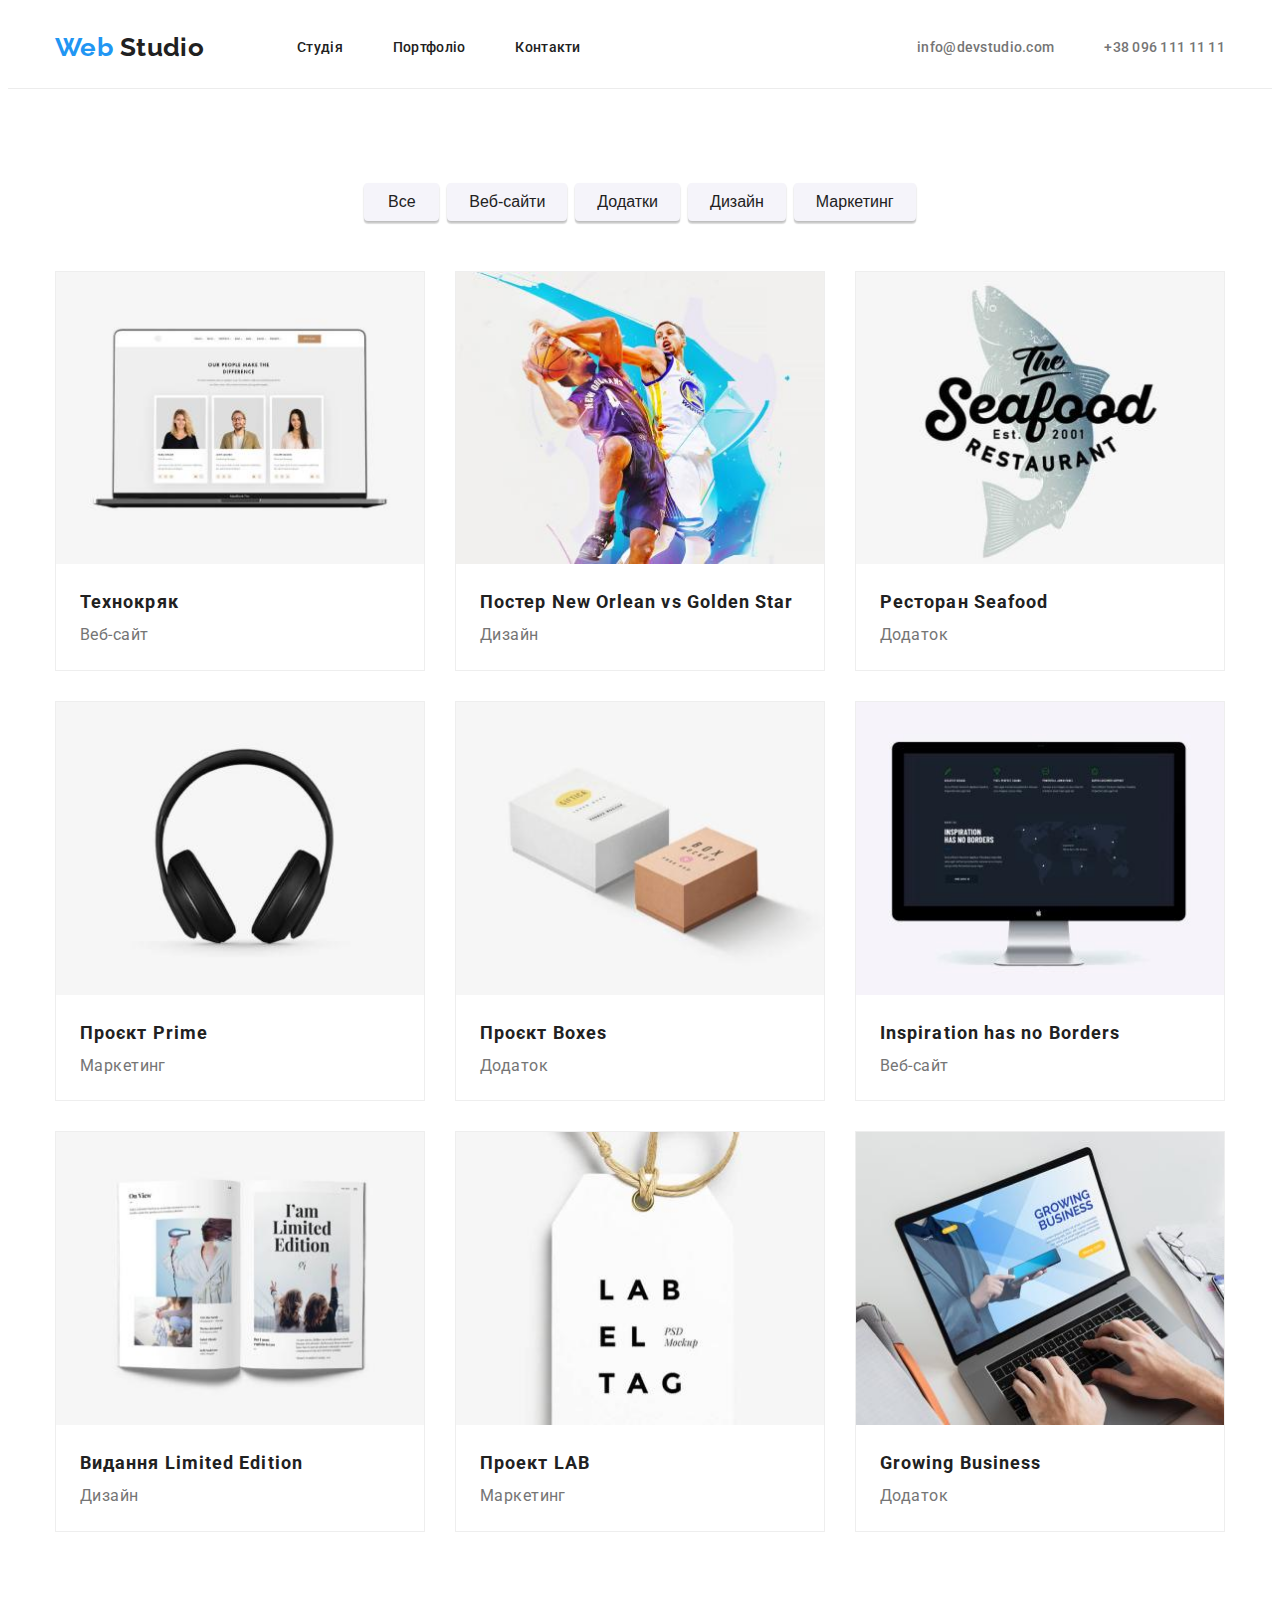
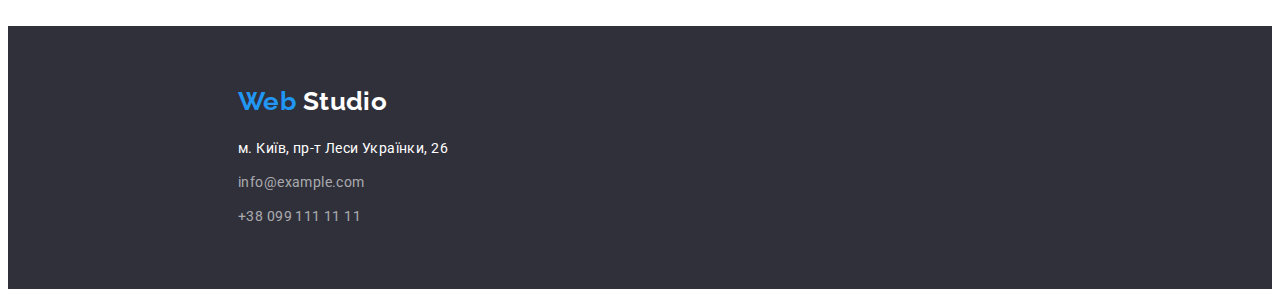
==== commit 2e9598b6: "commit" ====
--- a/portfolio.html
+++ b/portfolio.html
@@ -80,8 +80,10 @@
                 width="370px"
                 height="294px"
               />
-              <h2 class="gallery_title">Технокряк</h2>
-              <p class="gallery_title_description">Веб-сайт</p>
+              <div class="gallery_text">
+                <h2 class="gallery_title">Технокряк</h2>
+                <p class="gallery_title_description">Веб-сайт</p>
+              </div>
             </a>
           </li>
           <li class="gallery_item">
--- a/styles/styles.css
+++ b/styles/styles.css
@@ -267,6 +267,9 @@
 
     margin-right: 30px;
     width: 270px;
+
+    box-shadow: 0px 1px 3px rgba(0, 0, 0, 0.12), 0px 1px 1px rgba(0, 0, 0, 0.14), 0px 2px 1px rgba(0, 0, 0, 0.2);
+        border-radius: 0px 0px 4px 4px;
 }
 .team_list .team_item:nth-child(4n) {
     margin-right: 0;
@@ -364,11 +367,17 @@
     flex-wrap: wrap;
 }
 .gallery_item {
-    border: 1px solid var(--border-color); 
-
     width: 370px;
     margin-right: 30px;
     margin-bottom: 30px;
+
+    border: 1px solid var(--border-color);
+}
+.gallery_img {
+    display: block;
+    max-width: 100%;
+    height: auto;
+    margin-bottom: 20px;
 }
 .gallery_list .gallery_item:nth-last-child(3n+1) {
     margin-right: 0;
@@ -382,11 +391,13 @@
     line-height: 2;
     letter-spacing: 0.06em;
     color: var(--primary-text-black);
-    text-align: center;
 }
 .gallery_title_description {
     font-size: 16px;
     line-height: 1.87;
     color: var(--second-text-gray);
-    text-align: center;
+    margin-bottom: 20px;
+}
+.gallery_title_description, .gallery_title {
+    margin-left: 24px;
 }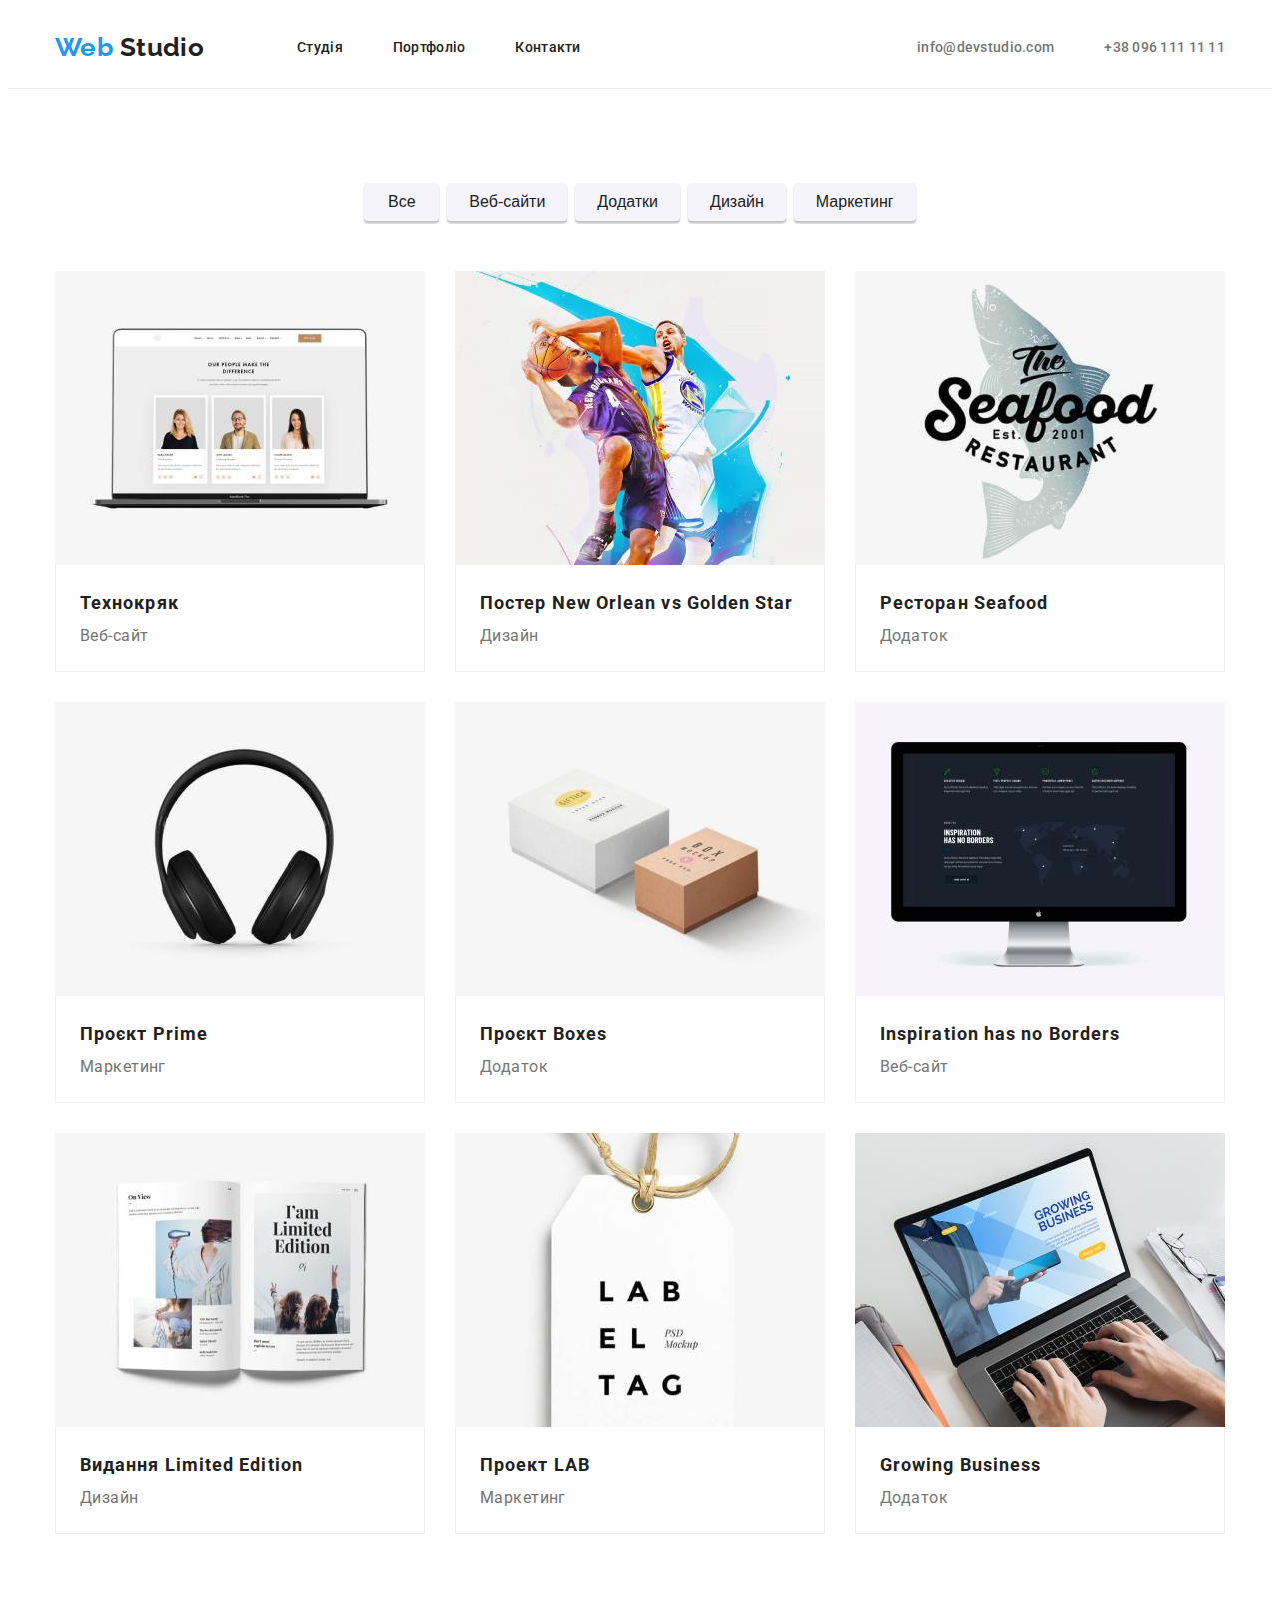
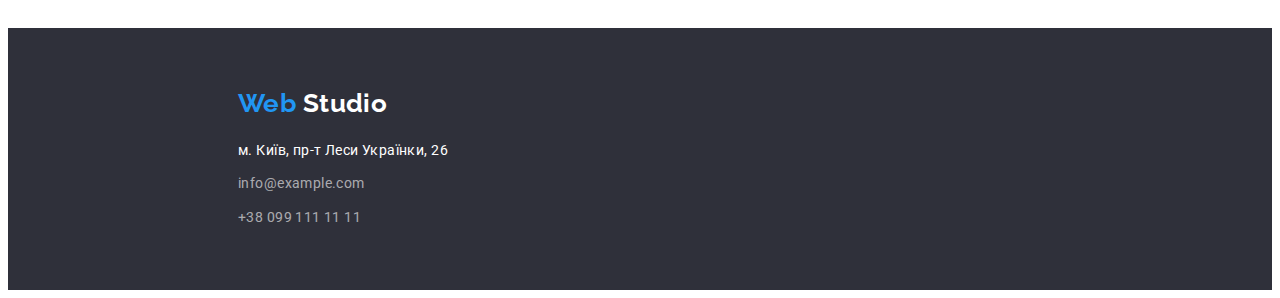
==== commit 935c03d6: "commit" ====
--- a/portfolio.html
+++ b/portfolio.html
@@ -95,8 +95,10 @@
                 width="370px"
                 height="294px"
               />
-              <h2 class="gallery_title">Постер New Orlean vs Golden Star</h2>
-              <p class="gallery_title_description">Дизайн</p>
+              <div class="gallery_text">
+                <h2 class="gallery_title">Постер New Orlean vs Golden Star</h2>
+                <p class="gallery_title_description">Дизайн</p>
+              </div>
             </a>
           </li>
           <li class="gallery_item">
@@ -108,8 +110,10 @@
                 width="370px"
                 height="294px"
               />
-              <h2 class="gallery_title">Ресторан Seafood</h2>
-              <p class="gallery_title_description">Додаток</p>
+              <div class="gallery_text">
+                <h2 class="gallery_title">Ресторан Seafood</h2>
+                <p class="gallery_title_description">Додаток</p>
+              </div>
             </a>
           </li>
           <li class="gallery_item">
@@ -121,8 +125,10 @@
                 width="370px"
                 height="294px"
               />
-              <h2 class="gallery_title">Проєкт Prime</h2>
-              <p class="gallery_title_description">Маркетинг</p>
+              <div class="gallery_text">
+                <h2 class="gallery_title">Проєкт Prime</h2>
+                <p class="gallery_title_description">Маркетинг</p>
+              </div>
             </a>
           </li>
           <li class="gallery_item">
@@ -134,8 +140,10 @@
                 width="370px"
                 height="294px"
               />
-              <h2 class="gallery_title">Проєкт Boxes</h2>
-              <p class="gallery_title_description">Додаток</p>
+              <div class="gallery_text">
+                <h2 class="gallery_title">Проєкт Boxes</h2>
+                <p class="gallery_title_description">Додаток</p>
+              </div>
             </a>
           </li>
           <li class="gallery_item">
@@ -147,8 +155,10 @@
                 width="370px"
                 height="294px"
               />
-              <h2 class="gallery_title">Inspiration has no Borders</h2>
-              <p class="gallery_title_description">Веб-сайт</p>
+              <div class="gallery_text">
+                <h2 class="gallery_title">Inspiration has no Borders</h2>
+                <p class="gallery_title_description">Веб-сайт</p>
+              </div>
             </a>
           </li>
           <li class="gallery_item">
@@ -160,8 +170,10 @@
                 width="370px"
                 height="294px"
               />
-              <h2 class="gallery_title">Видання Limited Edition</h2>
-              <p class="gallery_title_description">Дизайн</p>
+              <div class="gallery_text">
+                <h2 class="gallery_title">Видання Limited Edition</h2>
+                <p class="gallery_title_description">Дизайн</p>
+              </div>
             </a>
           </li>
           <li class="gallery_item">
@@ -173,8 +185,10 @@
                 width="370px"
                 height="294px"
               />
-              <h2 class="gallery_title">Проект LAB</h2>
-              <p class="gallery_title_description">Маркетинг</p>
+              <div class="gallery_text">
+                <h2 class="gallery_title">Проект LAB</h2>
+                <p class="gallery_title_description">Маркетинг</p>
+              </div>
             </a>
           </li>
           <li class="gallery_item">
@@ -186,8 +200,10 @@
                 width="370px"
                 height="294px"
               />
-              <h2 class="gallery_title">Growing Business</h2>
-              <p class="gallery_title_description">Додаток</p>
+              <div class="gallery_text">
+                <h2 class="gallery_title">Growing Business</h2>
+                <p class="gallery_title_description">Додаток</p>
+              </div>
             </a>
           </li>
         </ul>
--- a/styles/styles.css
+++ b/styles/styles.css
@@ -370,20 +370,23 @@
     width: 370px;
     margin-right: 30px;
     margin-bottom: 30px;
-
-    border: 1px solid var(--border-color);
 }
 .gallery_img {
     display: block;
     max-width: 100%;
     height: auto;
-    margin-bottom: 20px;
 }
 .gallery_list .gallery_item:nth-last-child(3n+1) {
     margin-right: 0;
 }
 .gallery_list .gallery_item:nth-last-child(-n+3) {
     margin-bottom: 0;
+}
+.gallery_text {
+    display: block;
+    border: 1px solid var(--border-color);
+    border-top: 0;
+    padding-top: 20px;
 }
 .gallery_title {
     font-weight: 700;
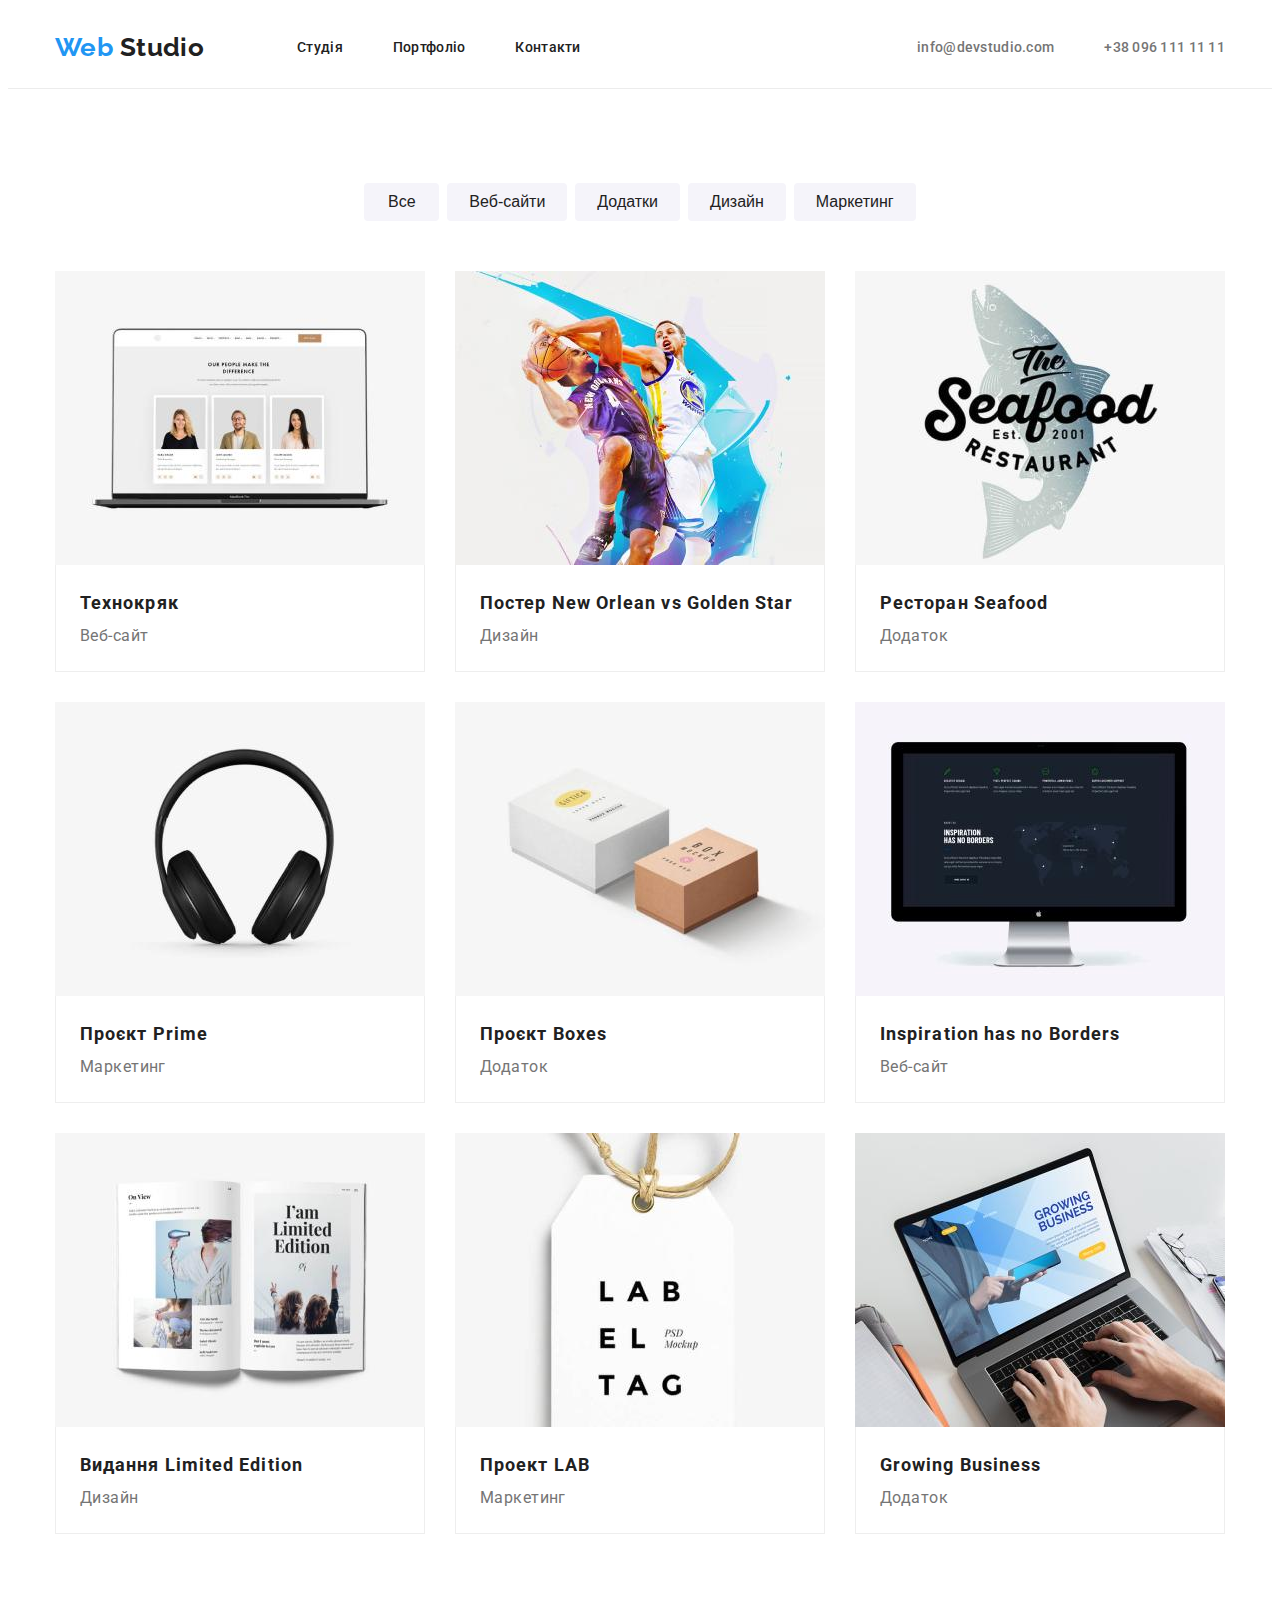
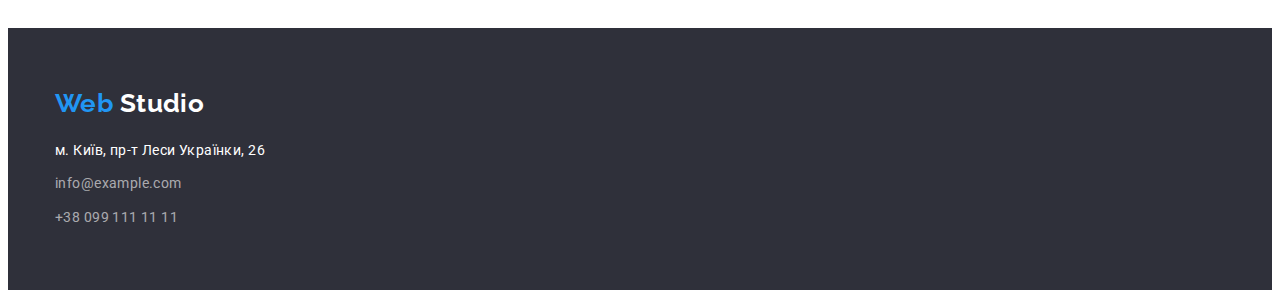
==== commit 7d564de1: "commit" ====
--- a/portfolio.html
+++ b/portfolio.html
@@ -51,162 +51,164 @@
       </div>
     </header>
     <main>
-      <section class="gallery container section">
-        <h1 class="hidden_title">Фільтр та галерея робіт(прихований заголовок)</h1>
-        <ul class="filter_list list container">
-          <li class="filter_item">
-            <button type="button" class="filter_button">Все</button>
-          </li>
-          <li class="filter_item">
-            <button type="button" class="filter_button">Веб-сайти</button>
-          </li>
-          <li class="filter_item">
-            <button type="button" class="filter_button">Додатки</button>
-          </li>
-          <li class="filter_item">
-            <button type="button" class="filter_button">Дизайн</button>
-          </li>
-          <li class="filter_item">
-            <button type="button" class="filter_button">Маркетинг</button>
-          </li>
-        </ul>
-        <ul class="gallery_list list container">
-          <li class="gallery_item">
-            <a href="#" target="_blank" class="gallery_link link">
-              <img
-                src="./images/portfolio_img/techokriak.jpg"
-                alt="Відкрита сторінка сайту Технокряк на ноутбуці"
-                class="gallery_img"
-                width="370px"
-                height="294px"
-              />
-              <div class="gallery_text">
-                <h2 class="gallery_title">Технокряк</h2>
-                <p class="gallery_title_description">Веб-сайт</p>
-              </div>
-            </a>
-          </li>
-          <li class="gallery_item">
-            <a href="#" target="_blank" class="gallery_link link">
-              <img
-                src="./images/portfolio_img/poster.jpg"
-                alt="Баскетболісти команд Нового Орлеану та Золотої Зірки в бородьбі за м'яч"
-                class="gallery_img"
-                width="370px"
-                height="294px"
-              />
-              <div class="gallery_text">
-                <h2 class="gallery_title">Постер New Orlean vs Golden Star</h2>
-                <p class="gallery_title_description">Дизайн</p>
-              </div>
-            </a>
-          </li>
-          <li class="gallery_item">
-            <a href="#" target="_blank" class="gallery_link link">
-              <img
-                src="./images/portfolio_img/seefood.jpg"
-                alt="Назва ресторану з картинкою форелі на задньому плані"
-                class="gallery_img"
-                width="370px"
-                height="294px"
-              />
-              <div class="gallery_text">
-                <h2 class="gallery_title">Ресторан Seafood</h2>
-                <p class="gallery_title_description">Додаток</p>
-              </div>
-            </a>
-          </li>
-          <li class="gallery_item">
-            <a href="#" target="_blank" class="gallery_link link">
-              <img
-                src="./images/portfolio_img/prime.jpg"
-                alt="Студійні навушники чорного кольору"
-                class="gallery_img"
-                width="370px"
-                height="294px"
-              />
-              <div class="gallery_text">
-                <h2 class="gallery_title">Проєкт Prime</h2>
-                <p class="gallery_title_description">Маркетинг</p>
-              </div>
-            </a>
-          </li>
-          <li class="gallery_item">
-            <a href="#" target="_blank" class="gallery_link link">
-              <img
-                src="./images/portfolio_img/boxes.jpg"
-                alt="Біла та коричнева коробки лежать поряд"
-                class="gallery_img"
-                width="370px"
-                height="294px"
-              />
-              <div class="gallery_text">
-                <h2 class="gallery_title">Проєкт Boxes</h2>
-                <p class="gallery_title_description">Додаток</p>
-              </div>
-            </a>
-          </li>
-          <li class="gallery_item">
-            <a href="#" target="_blank" class="gallery_link link">
-              <img
-                src="./images/portfolio_img/no_borders.jpg"
-                alt="Монітор з написом, натхнення не має кордонів"
-                class="gallery_img"
-                width="370px"
-                height="294px"
-              />
-              <div class="gallery_text">
-                <h2 class="gallery_title">Inspiration has no Borders</h2>
-                <p class="gallery_title_description">Веб-сайт</p>
-              </div>
-            </a>
-          </li>
-          <li class="gallery_item">
-            <a href="#" target="_blank" class="gallery_link link">
-              <img
-                src="./images/portfolio_img/book.jpg"
-                alt="Розгорнута книга з заголовком, Я обмежене видання"
-                class="gallery_img"
-                width="370px"
-                height="294px"
-              />
-              <div class="gallery_text">
-                <h2 class="gallery_title">Видання Limited Edition</h2>
-                <p class="gallery_title_description">Дизайн</p>
-              </div>
-            </a>
-          </li>
-          <li class="gallery_item">
-            <a href="#" target="_blank" class="gallery_link link">
-              <img
-                src="./images/portfolio_img/lab_project.jpg"
-                alt="Біла бірка на крафтовій мотузочці"
-                class="gallery_img"
-                width="370px"
-                height="294px"
-              />
-              <div class="gallery_text">
-                <h2 class="gallery_title">Проект LAB</h2>
-                <p class="gallery_title_description">Маркетинг</p>
-              </div>
-            </a>
-          </li>
-          <li class="gallery_item">
-            <a href="#" target="_blank" class="gallery_link link">
-              <img
-                src="./images/portfolio_img/groing_business.jpg"
-                alt="Відкритий ноутбук з написом, Зростаючий бізнес"
-                class="gallery_img"
-                width="370px"
-                height="294px"
-              />
-              <div class="gallery_text">
-                <h2 class="gallery_title">Growing Business</h2>
-                <p class="gallery_title_description">Додаток</p>
-              </div>
-            </a>
-          </li>
-        </ul>
+      <section class="gallery section">
+        <div class="container">
+          <h1 class="hidden_title">Фільтр та галерея робіт(прихований заголовок)</h1>
+          <ul class="filter_list list">
+            <li class="filter_item">
+              <button type="button" class="filter_button">Все</button>
+            </li>
+            <li class="filter_item">
+              <button type="button" class="filter_button">Веб-сайти</button>
+            </li>
+            <li class="filter_item">
+              <button type="button" class="filter_button">Додатки</button>
+            </li>
+            <li class="filter_item">
+              <button type="button" class="filter_button">Дизайн</button>
+            </li>
+            <li class="filter_item">
+              <button type="button" class="filter_button">Маркетинг</button>
+            </li>
+          </ul>
+          <ul class="gallery_list list">
+            <li class="gallery_item">
+              <a href="#" target="_blank" class="gallery_link link">
+                <img
+                  src="./images/portfolio_img/techokriak.jpg"
+                  alt="Відкрита сторінка сайту Технокряк на ноутбуці"
+                  class="gallery_img"
+                  width="370"
+                  height="294"
+                />
+                <div class="gallery_text">
+                  <h2 class="gallery_title">Технокряк</h2>
+                  <p class="gallery_title_description">Веб-сайт</p>
+                </div>
+              </a>
+            </li>
+            <li class="gallery_item">
+              <a href="#" target="_blank" class="gallery_link link">
+                <img
+                  src="./images/portfolio_img/poster.jpg"
+                  alt="Баскетболісти команд Нового Орлеану та Золотої Зірки в бородьбі за м'яч"
+                  class="gallery_img"
+                  width="370"
+                  height="294"
+                />
+                <div class="gallery_text">
+                  <h2 class="gallery_title">Постер New Orlean vs Golden Star</h2>
+                  <p class="gallery_title_description">Дизайн</p>
+                </div>
+              </a>
+            </li>
+            <li class="gallery_item">
+              <a href="#" target="_blank" class="gallery_link link">
+                <img
+                  src="./images/portfolio_img/seefood.jpg"
+                  alt="Назва ресторану з картинкою форелі на задньому плані"
+                  class="gallery_img"
+                  width="370"
+                  height="294"
+                />
+                <div class="gallery_text">
+                  <h2 class="gallery_title">Ресторан Seafood</h2>
+                  <p class="gallery_title_description">Додаток</p>
+                </div>
+              </a>
+            </li>
+            <li class="gallery_item">
+              <a href="#" target="_blank" class="gallery_link link">
+                <img
+                  src="./images/portfolio_img/prime.jpg"
+                  alt="Студійні навушники чорного кольору"
+                  class="gallery_img"
+                  width="370"
+                  height="294"
+                />
+                <div class="gallery_text">
+                  <h2 class="gallery_title">Проєкт Prime</h2>
+                  <p class="gallery_title_description">Маркетинг</p>
+                </div>
+              </a>
+            </li>
+            <li class="gallery_item">
+              <a href="#" target="_blank" class="gallery_link link">
+                <img
+                  src="./images/portfolio_img/boxes.jpg"
+                  alt="Біла та коричнева коробки лежать поряд"
+                  class="gallery_img"
+                  width="370"
+                  height="294"
+                />
+                <div class="gallery_text">
+                  <h2 class="gallery_title">Проєкт Boxes</h2>
+                  <p class="gallery_title_description">Додаток</p>
+                </div>
+              </a>
+            </li>
+            <li class="gallery_item">
+              <a href="#" target="_blank" class="gallery_link link">
+                <img
+                  src="./images/portfolio_img/no_borders.jpg"
+                  alt="Монітор з написом, натхнення не має кордонів"
+                  class="gallery_img"
+                  width="370"
+                  height="294"
+                />
+                <div class="gallery_text">
+                  <h2 class="gallery_title">Inspiration has no Borders</h2>
+                  <p class="gallery_title_description">Веб-сайт</p>
+                </div>
+              </a>
+            </li>
+            <li class="gallery_item">
+              <a href="#" target="_blank" class="gallery_link link">
+                <img
+                  src="./images/portfolio_img/book.jpg"
+                  alt="Розгорнута книга з заголовком, Я обмежене видання"
+                  class="gallery_img"
+                  width="370"
+                  height="294"
+                />
+                <div class="gallery_text">
+                  <h2 class="gallery_title">Видання Limited Edition</h2>
+                  <p class="gallery_title_description">Дизайн</p>
+                </div>
+              </a>
+            </li>
+            <li class="gallery_item">
+              <a href="#" target="_blank" class="gallery_link link">
+                <img
+                  src="./images/portfolio_img/lab_project.jpg"
+                  alt="Біла бірка на крафтовій мотузочці"
+                  class="gallery_img"
+                  width="370"
+                  height="294"
+                />
+                <div class="gallery_text">
+                  <h2 class="gallery_title">Проект LAB</h2>
+                  <p class="gallery_title_description">Маркетинг</p>
+                </div>
+              </a>
+            </li>
+            <li class="gallery_item">
+              <a href="#" target="_blank" class="gallery_link link">
+                <img
+                  src="./images/portfolio_img/groing_business.jpg"
+                  alt="Відкритий ноутбук з написом, Зростаючий бізнес"
+                  class="gallery_img"
+                  width="370"
+                  height="294"
+                />
+                <div class="gallery_text">
+                  <h2 class="gallery_title">Growing Business</h2>
+                  <p class="gallery_title_description">Додаток</p>
+                </div>
+              </a>
+            </li>
+          </ul>
+        </div>
       </section>
     </main>
     <footer class="footer">
--- a/styles/styles.css
+++ b/styles/styles.css
@@ -165,6 +165,7 @@
 .hero {
     background-color: var(--second-primary-background);
     min-height: 600px;
+    padding-top: 200px;
 }
 .hero_title {
     font-weight: 900;
@@ -176,7 +177,6 @@
     color: var(--primary-background-color);
     width: 700px;
 
-    padding-top: 200px;
     margin-bottom: 30px;
 
     margin-left: auto;
@@ -274,12 +274,17 @@
 .team_list .team_item:nth-child(4n) {
     margin-right: 0;
 }
+.team_text {
+    padding: 30px 20px 30px 20px;
+}
 .team_title {
     font-weight: 500;
     font-size: 16px;
     line-height: 1.18;
     text-align: center;
     color: var(--primary-text-black);
+
+    margin-bottom: 10px;
 }
 .team_position {
     font-size: 16px;
@@ -290,7 +295,7 @@
 /* footer - Підвал веб-сайту */
 .footer {
     background-color: var(--second-primary-background);
-    padding: 60px 0 60px 215px;
+    padding: 60px 0;
 }
 /* Лого */
 .footer_logo {
@@ -350,13 +355,13 @@
     color: var(--primary-text-black);
     background-color: var(--background-section-color);
 
-    box-shadow: 0px 3px 1px rgba(0, 0, 0, 0.1), 0px 1px 2px rgba(0, 0, 0, 0.08), 0px 2px 2px rgba(0, 0, 0, 0.12);
     border-radius: 4px;
     border: var(--accent-color);
     padding: 6px 22px;
     min-width: 75px;
 }
 .filter_button:hover, .filter_button:focus, .filter_button:active {
+    box-shadow: 0px 3px 1px rgba(0, 0, 0, 0.1), 0px 1px 2px rgba(0, 0, 0, 0.08), 0px 2px 2px rgba(0, 0, 0, 0.12);
     color: var(--primary-text-white);
     background-color: var(--accent-color);
     cursor: pointer;
@@ -365,6 +370,9 @@
 .gallery_list {
     display: flex;
     flex-wrap: wrap;
+
+    margin-right: -30px;
+    margin-bottom: -30px;
 }
 .gallery_item {
     width: 370px;
@@ -376,17 +384,18 @@
     max-width: 100%;
     height: auto;
 }
-.gallery_list .gallery_item:nth-last-child(3n+1) {
-    margin-right: 0;
-}
-.gallery_list .gallery_item:nth-last-child(-n+3) {
+/* .gallery_list .gallery_item:nth-last-child(3n+1) {
+    margin-right: 0;
+} */
+/* .gallery_list .gallery_item:nth-last-child(-n+3) {
     margin-bottom: 0;
-}
+} */
 .gallery_text {
     display: block;
     border: 1px solid var(--border-color);
     border-top: 0;
-    padding-top: 20px;
+    padding: 20px 24px;
+
 }
 .gallery_title {
     font-weight: 700;
@@ -399,8 +408,4 @@
     font-size: 16px;
     line-height: 1.87;
     color: var(--second-text-gray);
-    margin-bottom: 20px;
-}
-.gallery_title_description, .gallery_title {
-    margin-left: 24px;
 }